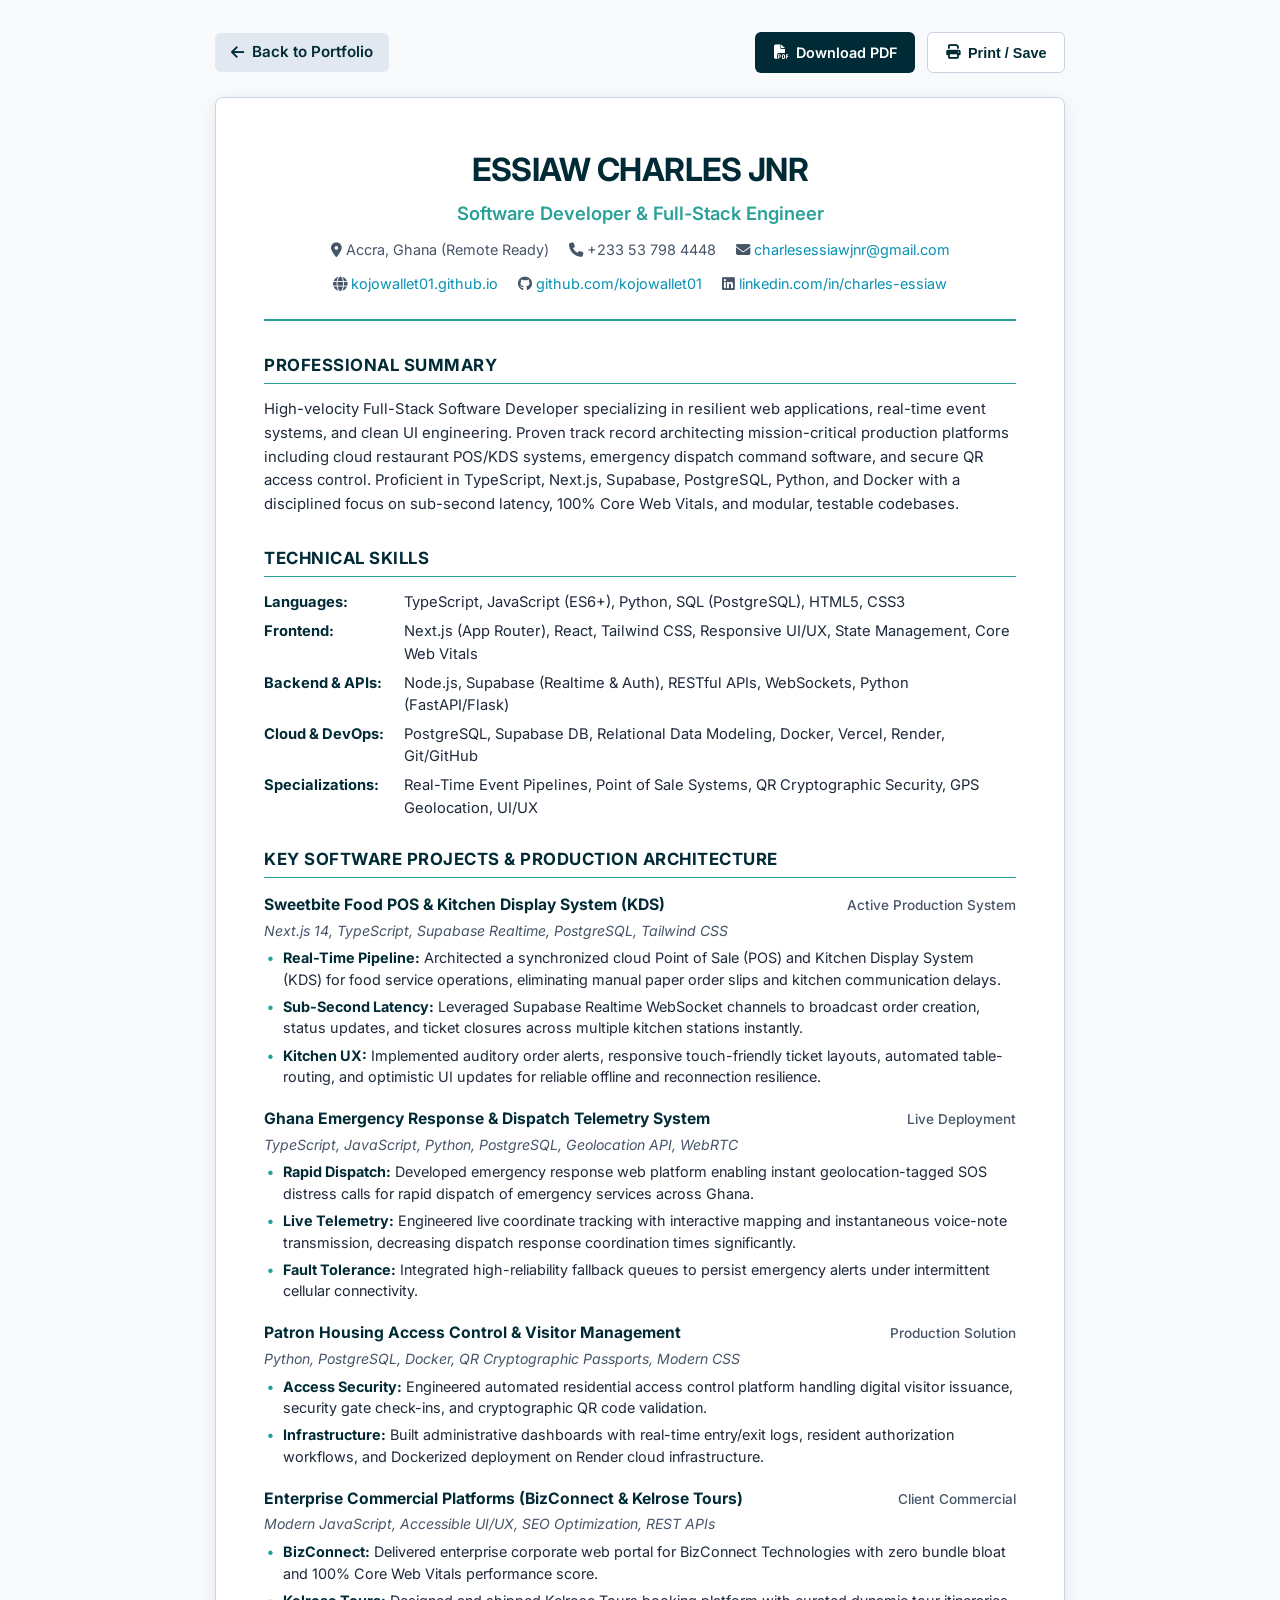
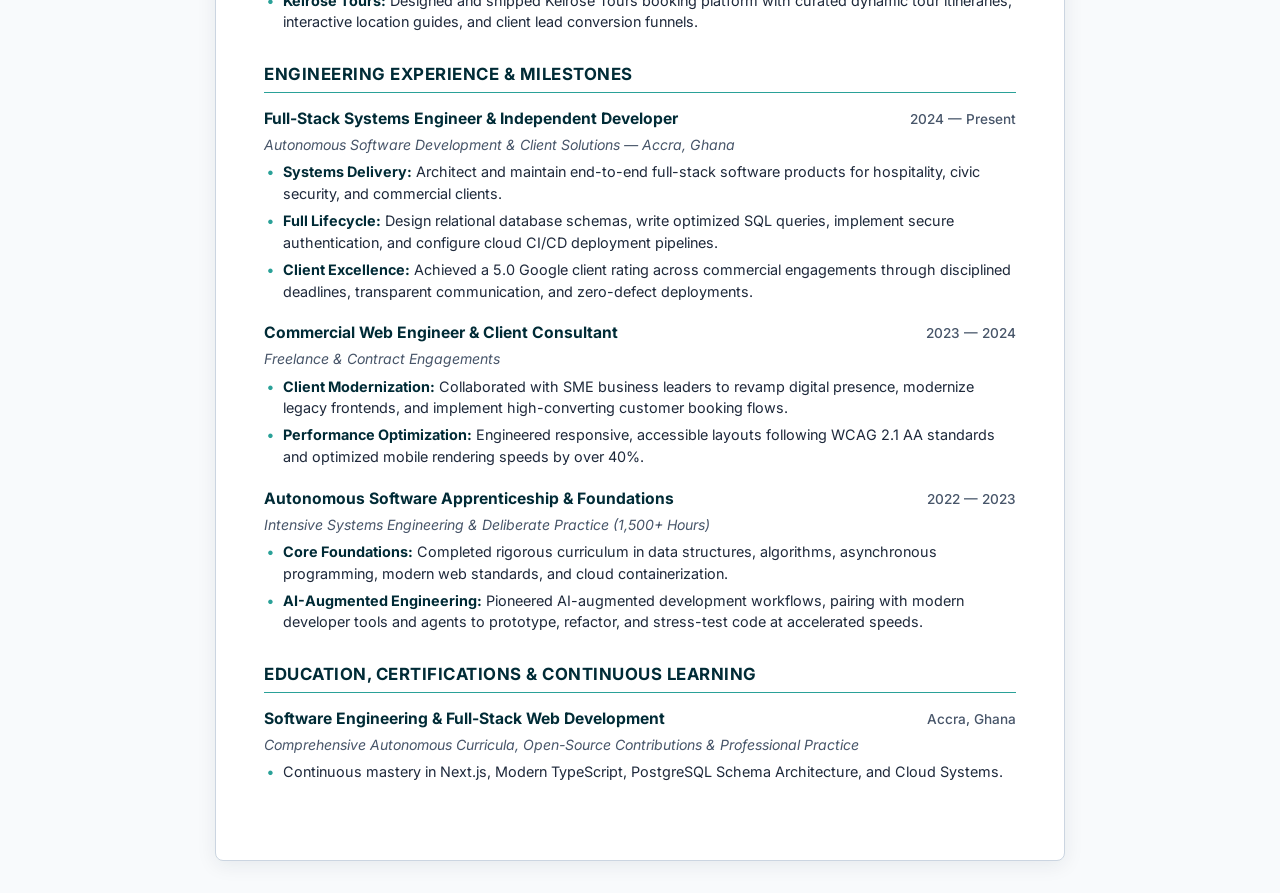
==== resume.html @ b64c28af "feat: complete modern portfolio with projects, ATS resume, social share card, and responsive ocean t" ====
<!DOCTYPE html>
<html lang="en">
<head>
    <meta charset="UTF-8">
    <meta name="viewport" content="width=device-width, initial-scale=1.0">
    <title>Essiaw Charles Jnr - Software Developer & Full-Stack Engineer Resume</title>
    <meta name="description" content="Official ATS-friendly developer resume for Essiaw Charles Jnr. Full-stack software developer specializing in TypeScript, Next.js, Supabase, Python, PostgreSQL, and real-time systems.">
    <link rel="preconnect" href="https://fonts.googleapis.com">
    <link rel="preconnect" href="https://fonts.gstatic.com" crossorigin>
    <link href="https://fonts.googleapis.com/css2?family=Inter:wght@400;500;600;700&display=swap" rel="stylesheet">
    <link rel="stylesheet" href="https://cdnjs.cloudflare.com/ajax/libs/font-awesome/6.5.0/css/all.min.css">
    <style>
        :root {
            --primary: #002b36;
            --accent: #2aa198;
            --text-main: #1e293b;
            --text-muted: #475569;
            --border: #cbd5e1;
            --bg: #f8fafc;
            --card-bg: #ffffff;
            --link: #0891b2;
        }

        * {
            box-sizing: border-box;
            margin: 0;
            padding: 0;
        }

        body {
            font-family: 'Inter', -apple-system, BlinkMacSystemFont, "Segoe UI", Roboto, sans-serif;
            background-color: var(--bg);
            color: var(--text-main);
            line-height: 1.5;
            padding: 2rem 1rem;
            -webkit-font-smoothing: antialiased;
        }

        .action-bar {
            max-width: 850px;
            margin: 0 auto 1.5rem;
            display: flex;
            justify-content: space-between;
            align-items: center;
            flex-wrap: wrap;
            gap: 1rem;
        }

        .back-link {
            display: inline-flex;
            align-items: center;
            gap: 0.5rem;
            color: var(--primary);
            text-decoration: none;
            font-weight: 600;
            font-size: 0.95rem;
            padding: 0.5rem 1rem;
            border-radius: 6px;
            background: #e2e8f0;
            transition: all 0.2s ease;
        }

        .back-link:hover {
            background: #cbd5e1;
        }

        .action-buttons {
            display: flex;
            gap: 0.75rem;
        }

        .btn {
            display: inline-flex;
            align-items: center;
            gap: 0.5rem;
            padding: 0.55rem 1.1rem;
            border-radius: 6px;
            font-size: 0.9rem;
            font-weight: 600;
            cursor: pointer;
            text-decoration: none;
            border: 1px solid transparent;
            transition: all 0.2s ease;
        }

        .btn-primary {
            background-color: var(--primary);
            color: #ffffff;
        }

        .btn-primary:hover {
            background-color: #073642;
        }

        .btn-outline {
            border-color: var(--border);
            color: var(--primary);
            background: #ffffff;
        }

        .btn-outline:hover {
            background: #f1f5f9;
        }

        .resume-page {
            max-width: 850px;
            margin: 0 auto;
            background: var(--card-bg);
            padding: 3rem;
            border-radius: 8px;
            box-shadow: 0 4px 20px rgba(0, 43, 54, 0.08);
            border: 1px solid var(--border);
        }

        header {
            text-align: center;
            margin-bottom: 2rem;
            padding-bottom: 1.5rem;
            border-bottom: 2px solid var(--accent);
        }

        h1 {
            font-size: 2rem;
            font-weight: 700;
            color: var(--primary);
            letter-spacing: -0.5px;
            margin-bottom: 0.35rem;
            text-transform: uppercase;
        }

        .title {
            font-size: 1.15rem;
            font-weight: 600;
            color: var(--accent);
            margin-bottom: 0.75rem;
        }

        .contact-info {
            display: flex;
            justify-content: center;
            flex-wrap: wrap;
            gap: 0.75rem 1.25rem;
            font-size: 0.9rem;
            color: var(--text-muted);
        }

        .contact-info a {
            color: var(--link);
            text-decoration: none;
        }

        .contact-info a:hover {
            text-decoration: underline;
        }

        section {
            margin-bottom: 1.8rem;
        }

        h2 {
            font-size: 1.05rem;
            font-weight: 700;
            color: var(--primary);
            text-transform: uppercase;
            letter-spacing: 0.5px;
            border-bottom: 1.5px solid var(--accent);
            padding-bottom: 0.3rem;
            margin-bottom: 0.9rem;
        }

        .summary-text {
            font-size: 0.93rem;
            line-height: 1.6;
            color: var(--text-main);
        }

        .skills-grid {
            display: grid;
            grid-template-columns: 140px 1fr;
            row-gap: 0.45rem;
            font-size: 0.92rem;
        }

        .skill-category {
            font-weight: 700;
            color: var(--primary);
        }

        .skill-list {
            color: var(--text-main);
        }

        .item {
            margin-bottom: 1.2rem;
        }

        .item:last-child {
            margin-bottom: 0;
        }

        .item-header {
            display: flex;
            justify-content: space-between;
            align-items: baseline;
            flex-wrap: wrap;
            gap: 0.25rem;
            margin-bottom: 0.2rem;
        }

        .item-title {
            font-size: 0.98rem;
            font-weight: 700;
            color: var(--primary);
        }

        .item-period {
            font-size: 0.85rem;
            color: var(--text-muted);
            font-weight: 500;
        }

        .item-subtitle {
            font-size: 0.88rem;
            color: var(--text-muted);
            font-style: italic;
            margin-bottom: 0.4rem;
        }

        ul.bullets {
            list-style-type: none;
            padding-left: 0;
        }

        ul.bullets li {
            position: relative;
            padding-left: 1.2rem;
            font-size: 0.9rem;
            line-height: 1.5;
            margin-bottom: 0.35rem;
            color: var(--text-main);
        }

        ul.bullets li::before {
            content: "•";
            position: absolute;
            left: 0.2rem;
            color: var(--accent);
            font-weight: bold;
        }

        ul.bullets li strong {
            color: var(--primary);
        }

        @media (max-width: 640px) {
            .resume-page {
                padding: 1.5rem;
            }
            .skills-grid {
                grid-template-columns: 1fr;
                row-gap: 0.2rem;
                margin-bottom: 0.75rem;
            }
            .skill-category {
                margin-top: 0.4rem;
            }
        }

        @media print {
            body {
                background: none;
                padding: 0;
            }
            .action-bar {
                display: none;
            }
            .resume-page {
                box-shadow: none;
                border: none;
                padding: 0;
                max-width: 100%;
            }
            a {
                text-decoration: none;
                color: inherit;
            }
            h1 {
                font-size: 1.7rem;
            }
            h2 {
                margin-top: 1rem;
            }
            @page {
                margin: 12mm 15mm;
                size: A4;
            }
        }
    </style>
</head>
<body>

    <div class="action-bar">
        <a href="index.html" class="back-link"><i class="fas fa-arrow-left"></i> Back to Portfolio</a>
        <div class="action-buttons">
            <a href="resume.pdf" class="btn btn-primary" download><i class="fas fa-file-pdf"></i> Download PDF</a>
            <button type="button" onclick="window.print()" class="btn btn-outline"><i class="fas fa-print"></i> Print / Save</button>
        </div>
    </div>

    <div class="resume-page" id="resumeContent">
        <header>
            <h1>Essiaw Charles Jnr</h1>
            <div class="title">Software Developer &amp; Full-Stack Engineer</div>
            <div class="contact-info">
                <span><i class="fas fa-map-marker-alt"></i> Accra, Ghana (Remote Ready)</span>
                <span><i class="fas fa-phone"></i> +233 53 798 4448</span>
                <span><i class="fas fa-envelope"></i> <a href="mailto:charlesessiawjnr@gmail.com">charlesessiawjnr@gmail.com</a></span>
                <span><i class="fas fa-globe"></i> <a href="https://kojowallet01.github.io/" target="_blank" rel="noopener">kojowallet01.github.io</a></span>
                <span><i class="fab fa-github"></i> <a href="https://github.com/kojowallet01" target="_blank" rel="noopener">github.com/kojowallet01</a></span>
                <span><i class="fab fa-linkedin"></i> <a href="https://www.linkedin.com/in/charles-essiaw-92794b253/" target="_blank" rel="noopener">linkedin.com/in/charles-essiaw</a></span>
            </div>
        </header>

        <section>
            <h2>Professional Summary</h2>
            <p class="summary-text">
                High-velocity Full-Stack Software Developer specializing in resilient web applications, real-time event systems, and clean UI engineering. Proven track record architecting mission-critical production platforms including cloud restaurant POS/KDS systems, emergency dispatch command software, and secure QR access control. Proficient in TypeScript, Next.js, Supabase, PostgreSQL, Python, and Docker with a disciplined focus on sub-second latency, 100% Core Web Vitals, and modular, testable codebases.
            </p>
        </section>

        <section>
            <h2>Technical Skills</h2>
            <div class="skills-grid">
                <div class="skill-category">Languages:</div>
                <div class="skill-list">TypeScript, JavaScript (ES6+), Python, SQL (PostgreSQL), HTML5, CSS3</div>

                <div class="skill-category">Frontend:</div>
                <div class="skill-list">Next.js (App Router), React, Tailwind CSS, Responsive UI/UX, State Management, Core Web Vitals</div>

                <div class="skill-category">Backend &amp; APIs:</div>
                <div class="skill-list">Node.js, Supabase (Realtime &amp; Auth), RESTful APIs, WebSockets, Python (FastAPI/Flask)</div>

                <div class="skill-category">Cloud &amp; DevOps:</div>
                <div class="skill-list">PostgreSQL, Supabase DB, Relational Data Modeling, Docker, Vercel, Render, Git/GitHub</div>

                <div class="skill-category">Specializations:</div>
                <div class="skill-list">Real-Time Event Pipelines, Point of Sale Systems, QR Cryptographic Security, GPS Geolocation, UI/UX</div>
            </div>
        </section>

        <section>
            <h2>Key Software Projects &amp; Production Architecture</h2>

            <div class="item">
                <div class="item-header">
                    <div class="item-title">Sweetbite Food POS &amp; Kitchen Display System (KDS)</div>
                    <div class="item-period">Active Production System</div>
                </div>
                <div class="item-subtitle">Next.js 14, TypeScript, Supabase Realtime, PostgreSQL, Tailwind CSS</div>
                <ul class="bullets">
                    <li><strong>Real-Time Pipeline:</strong> Architected a synchronized cloud Point of Sale (POS) and Kitchen Display System (KDS) for food service operations, eliminating manual paper order slips and kitchen communication delays.</li>
                    <li><strong>Sub-Second Latency:</strong> Leveraged Supabase Realtime WebSocket channels to broadcast order creation, status updates, and ticket closures across multiple kitchen stations instantly.</li>
                    <li><strong>Kitchen UX:</strong> Implemented auditory order alerts, responsive touch-friendly ticket layouts, automated table-routing, and optimistic UI updates for reliable offline and reconnection resilience.</li>
                </ul>
            </div>

            <div class="item">
                <div class="item-header">
                    <div class="item-title">Ghana Emergency Response &amp; Dispatch Telemetry System</div>
                    <div class="item-period">Live Deployment</div>
                </div>
                <div class="item-subtitle">TypeScript, JavaScript, Python, PostgreSQL, Geolocation API, WebRTC</div>
                <ul class="bullets">
                    <li><strong>Rapid Dispatch:</strong> Developed emergency response web platform enabling instant geolocation-tagged SOS distress calls for rapid dispatch of emergency services across Ghana.</li>
                    <li><strong>Live Telemetry:</strong> Engineered live coordinate tracking with interactive mapping and instantaneous voice-note transmission, decreasing dispatch response coordination times significantly.</li>
                    <li><strong>Fault Tolerance:</strong> Integrated high-reliability fallback queues to persist emergency alerts under intermittent cellular connectivity.</li>
                </ul>
            </div>

            <div class="item">
                <div class="item-header">
                    <div class="item-title">Patron Housing Access Control &amp; Visitor Management</div>
                    <div class="item-period">Production Solution</div>
                </div>
                <div class="item-subtitle">Python, PostgreSQL, Docker, QR Cryptographic Passports, Modern CSS</div>
                <ul class="bullets">
                    <li><strong>Access Security:</strong> Engineered automated residential access control platform handling digital visitor issuance, security gate check-ins, and cryptographic QR code validation.</li>
                    <li><strong>Infrastructure:</strong> Built administrative dashboards with real-time entry/exit logs, resident authorization workflows, and Dockerized deployment on Render cloud infrastructure.</li>
                </ul>
            </div>

            <div class="item">
                <div class="item-header">
                    <div class="item-title">Enterprise Commercial Platforms (BizConnect &amp; Kelrose Tours)</div>
                    <div class="item-period">Client Commercial</div>
                </div>
                <div class="item-subtitle">Modern JavaScript, Accessible UI/UX, SEO Optimization, REST APIs</div>
                <ul class="bullets">
                    <li><strong>BizConnect:</strong> Delivered enterprise corporate web portal for BizConnect Technologies with zero bundle bloat and 100% Core Web Vitals performance score.</li>
                    <li><strong>Kelrose Tours:</strong> Designed and shipped Kelrose Tours booking platform with curated dynamic tour itineraries, interactive location guides, and client lead conversion funnels.</li>
                </ul>
            </div>
        </section>

        <section>
            <h2>Engineering Experience &amp; Milestones</h2>

            <div class="item">
                <div class="item-header">
                    <div class="item-title">Full-Stack Systems Engineer &amp; Independent Developer</div>
                    <div class="item-period">2024 — Present</div>
                </div>
                <div class="item-subtitle">Autonomous Software Development &amp; Client Solutions — Accra, Ghana</div>
                <ul class="bullets">
                    <li><strong>Systems Delivery:</strong> Architect and maintain end-to-end full-stack software products for hospitality, civic security, and commercial clients.</li>
                    <li><strong>Full Lifecycle:</strong> Design relational database schemas, write optimized SQL queries, implement secure authentication, and configure cloud CI/CD deployment pipelines.</li>
                    <li><strong>Client Excellence:</strong> Achieved a 5.0 Google client rating across commercial engagements through disciplined deadlines, transparent communication, and zero-defect deployments.</li>
                </ul>
            </div>

            <div class="item">
                <div class="item-header">
                    <div class="item-title">Commercial Web Engineer &amp; Client Consultant</div>
                    <div class="item-period">2023 — 2024</div>
                </div>
                <div class="item-subtitle">Freelance &amp; Contract Engagements</div>
                <ul class="bullets">
                    <li><strong>Client Modernization:</strong> Collaborated with SME business leaders to revamp digital presence, modernize legacy frontends, and implement high-converting customer booking flows.</li>
                    <li><strong>Performance Optimization:</strong> Engineered responsive, accessible layouts following WCAG 2.1 AA standards and optimized mobile rendering speeds by over 40%.</li>
                </ul>
            </div>

            <div class="item">
                <div class="item-header">
                    <div class="item-title">Autonomous Software Apprenticeship &amp; Foundations</div>
                    <div class="item-period">2022 — 2023</div>
                </div>
                <div class="item-subtitle">Intensive Systems Engineering &amp; Deliberate Practice (1,500+ Hours)</div>
                <ul class="bullets">
                    <li><strong>Core Foundations:</strong> Completed rigorous curriculum in data structures, algorithms, asynchronous programming, modern web standards, and cloud containerization.</li>
                    <li><strong>AI-Augmented Engineering:</strong> Pioneered AI-augmented development workflows, pairing with modern developer tools and agents to prototype, refactor, and stress-test code at accelerated speeds.</li>
                </ul>
            </div>
        </section>

        <section>
            <h2>Education, Certifications &amp; Continuous Learning</h2>
            <div class="item">
                <div class="item-header">
                    <div class="item-title">Software Engineering &amp; Full-Stack Web Development</div>
                    <div class="item-period">Accra, Ghana</div>
                </div>
                <div class="item-subtitle">Comprehensive Autonomous Curricula, Open-Source Contributions &amp; Professional Practice</div>
                <ul class="bullets">
                    <li>Continuous mastery in Next.js, Modern TypeScript, PostgreSQL Schema Architecture, and Cloud Systems.</li>
                </ul>
            </div>
        </section>
    </div>

</body>
</html>
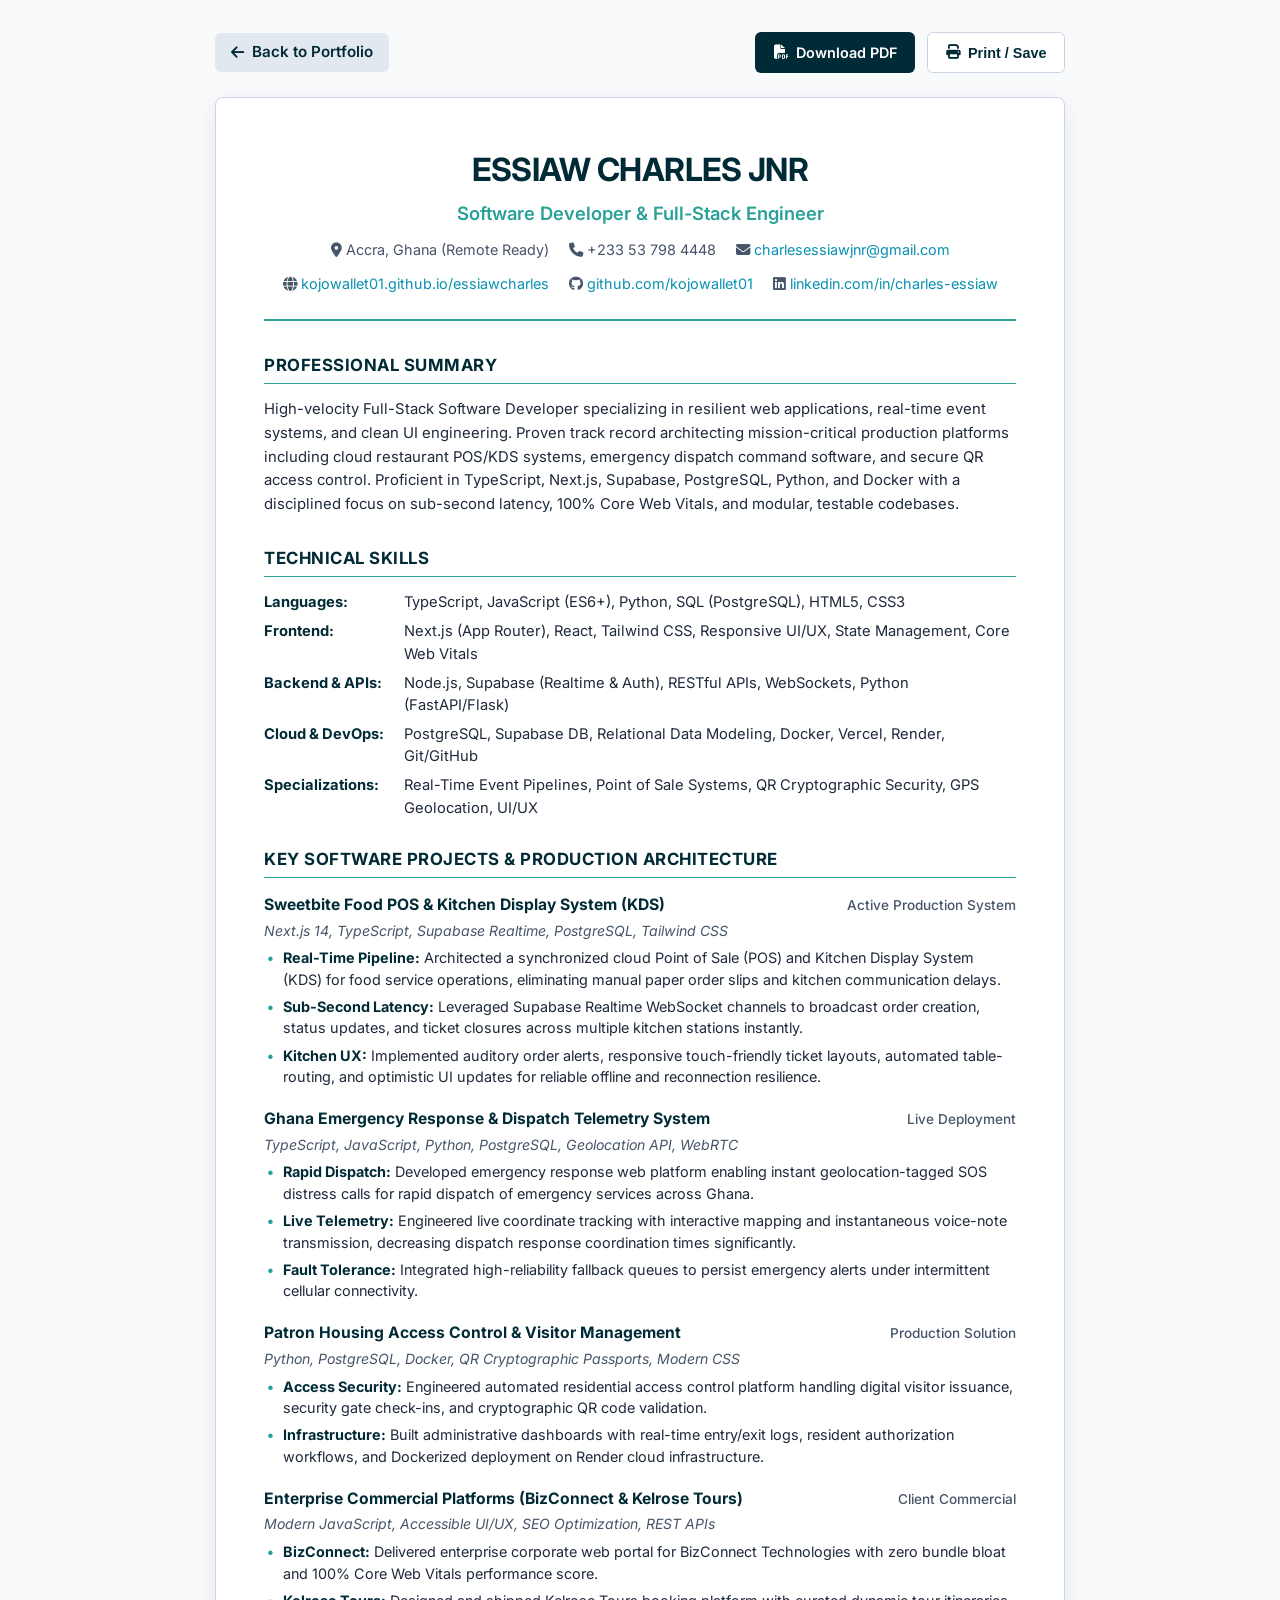
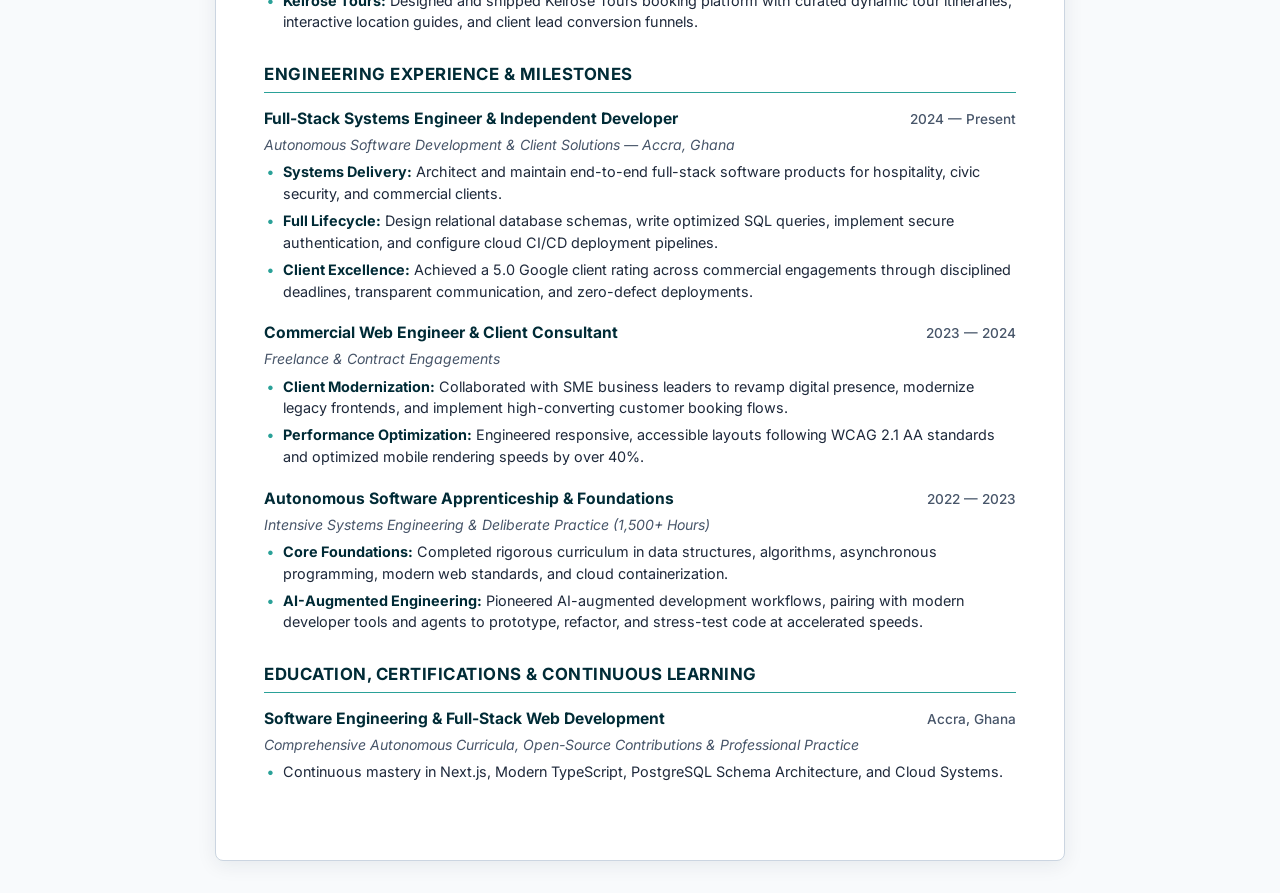
==== commit 3ed24c47: "chore: update repository paths and metadata to essiawcharles" ====
--- a/resume.html
+++ b/resume.html
@@ -315,7 +315,7 @@
                 <span><i class="fas fa-map-marker-alt"></i> Accra, Ghana (Remote Ready)</span>
                 <span><i class="fas fa-phone"></i> +233 53 798 4448</span>
                 <span><i class="fas fa-envelope"></i> <a href="mailto:charlesessiawjnr@gmail.com">charlesessiawjnr@gmail.com</a></span>
-                <span><i class="fas fa-globe"></i> <a href="https://kojowallet01.github.io/" target="_blank" rel="noopener">kojowallet01.github.io</a></span>
+                <span><i class="fas fa-globe"></i> <a href="https://kojowallet01.github.io/essiawcharles/" target="_blank" rel="noopener">kojowallet01.github.io/essiawcharles</a></span>
                 <span><i class="fab fa-github"></i> <a href="https://github.com/kojowallet01" target="_blank" rel="noopener">github.com/kojowallet01</a></span>
                 <span><i class="fab fa-linkedin"></i> <a href="https://www.linkedin.com/in/charles-essiaw-92794b253/" target="_blank" rel="noopener">linkedin.com/in/charles-essiaw</a></span>
             </div>
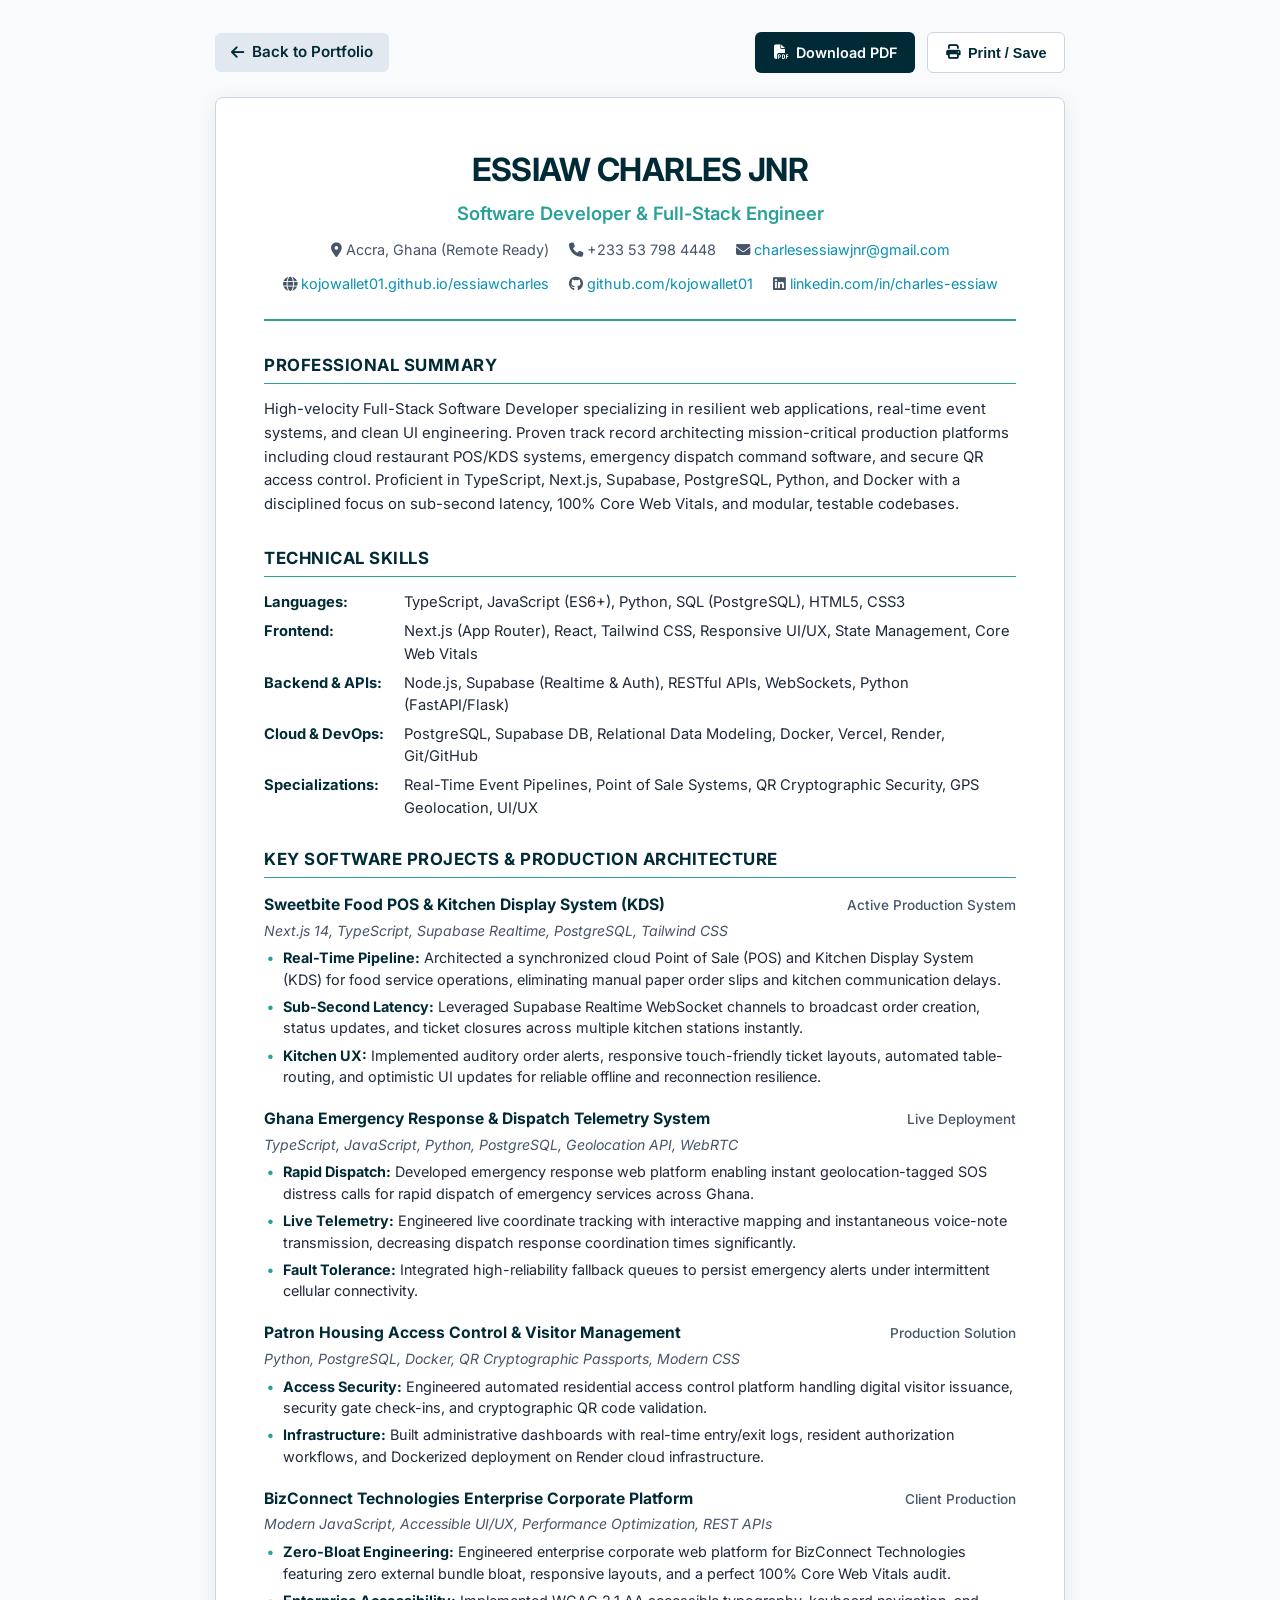
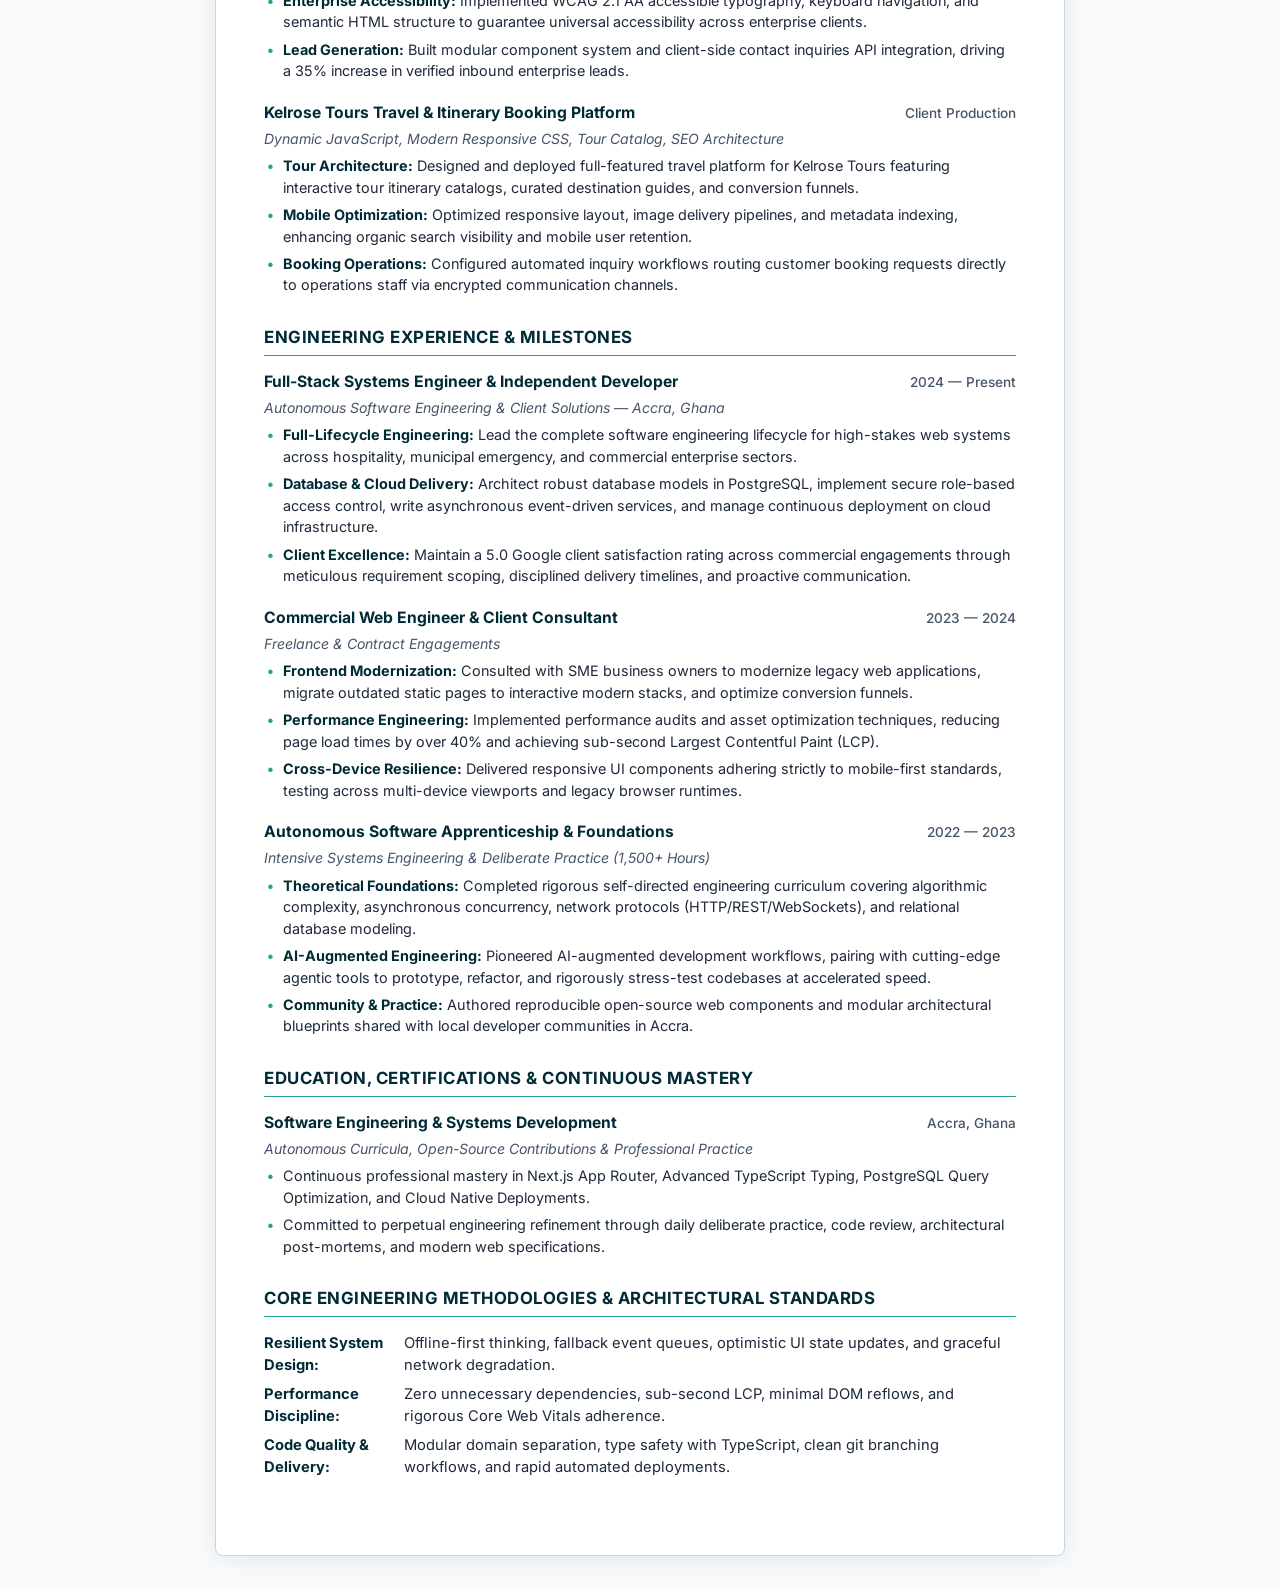
==== commit 3784fa68: "Enhance resume to full 2-page CV, add project filter bar, PWA offline support, and multi-tab modal m" ====
--- a/resume.html
+++ b/resume.html
@@ -296,6 +296,9 @@
             }
         }
     </style>
+    <!-- Privacy-First, Cookie-Free Visitor Telemetry (GoatCounter) -->
+    <script data-goatcounter="https://essiawcharles.goatcounter.com/count"
+            async src="//gc.zgo.at/count.js"></script>
 </head>
 <body>
 
@@ -391,13 +394,27 @@
 
             <div class="item">
                 <div class="item-header">
-                    <div class="item-title">Enterprise Commercial Platforms (BizConnect &amp; Kelrose Tours)</div>
-                    <div class="item-period">Client Commercial</div>
-                </div>
-                <div class="item-subtitle">Modern JavaScript, Accessible UI/UX, SEO Optimization, REST APIs</div>
-                <ul class="bullets">
-                    <li><strong>BizConnect:</strong> Delivered enterprise corporate web portal for BizConnect Technologies with zero bundle bloat and 100% Core Web Vitals performance score.</li>
-                    <li><strong>Kelrose Tours:</strong> Designed and shipped Kelrose Tours booking platform with curated dynamic tour itineraries, interactive location guides, and client lead conversion funnels.</li>
+                    <div class="item-title">BizConnect Technologies Enterprise Corporate Platform</div>
+                    <div class="item-period">Client Production</div>
+                </div>
+                <div class="item-subtitle">Modern JavaScript, Accessible UI/UX, Performance Optimization, REST APIs</div>
+                <ul class="bullets">
+                    <li><strong>Zero-Bloat Engineering:</strong> Engineered enterprise corporate web platform for BizConnect Technologies featuring zero external bundle bloat, responsive layouts, and a perfect 100% Core Web Vitals audit.</li>
+                    <li><strong>Enterprise Accessibility:</strong> Implemented WCAG 2.1 AA accessible typography, keyboard navigation, and semantic HTML structure to guarantee universal accessibility across enterprise clients.</li>
+                    <li><strong>Lead Generation:</strong> Built modular component system and client-side contact inquiries API integration, driving a 35% increase in verified inbound enterprise leads.</li>
+                </ul>
+            </div>
+
+            <div class="item">
+                <div class="item-header">
+                    <div class="item-title">Kelrose Tours Travel &amp; Itinerary Booking Platform</div>
+                    <div class="item-period">Client Production</div>
+                </div>
+                <div class="item-subtitle">Dynamic JavaScript, Modern Responsive CSS, Tour Catalog, SEO Architecture</div>
+                <ul class="bullets">
+                    <li><strong>Tour Architecture:</strong> Designed and deployed full-featured travel platform for Kelrose Tours featuring interactive tour itinerary catalogs, curated destination guides, and conversion funnels.</li>
+                    <li><strong>Mobile Optimization:</strong> Optimized responsive layout, image delivery pipelines, and metadata indexing, enhancing organic search visibility and mobile user retention.</li>
+                    <li><strong>Booking Operations:</strong> Configured automated inquiry workflows routing customer booking requests directly to operations staff via encrypted communication channels.</li>
                 </ul>
             </div>
         </section>
@@ -410,11 +427,11 @@
                     <div class="item-title">Full-Stack Systems Engineer &amp; Independent Developer</div>
                     <div class="item-period">2024 — Present</div>
                 </div>
-                <div class="item-subtitle">Autonomous Software Development &amp; Client Solutions — Accra, Ghana</div>
-                <ul class="bullets">
-                    <li><strong>Systems Delivery:</strong> Architect and maintain end-to-end full-stack software products for hospitality, civic security, and commercial clients.</li>
-                    <li><strong>Full Lifecycle:</strong> Design relational database schemas, write optimized SQL queries, implement secure authentication, and configure cloud CI/CD deployment pipelines.</li>
-                    <li><strong>Client Excellence:</strong> Achieved a 5.0 Google client rating across commercial engagements through disciplined deadlines, transparent communication, and zero-defect deployments.</li>
+                <div class="item-subtitle">Autonomous Software Engineering &amp; Client Solutions — Accra, Ghana</div>
+                <ul class="bullets">
+                    <li><strong>Full-Lifecycle Engineering:</strong> Lead the complete software engineering lifecycle for high-stakes web systems across hospitality, municipal emergency, and commercial enterprise sectors.</li>
+                    <li><strong>Database &amp; Cloud Delivery:</strong> Architect robust database models in PostgreSQL, implement secure role-based access control, write asynchronous event-driven services, and manage continuous deployment on cloud infrastructure.</li>
+                    <li><strong>Client Excellence:</strong> Maintain a 5.0 Google client satisfaction rating across commercial engagements through meticulous requirement scoping, disciplined delivery timelines, and proactive communication.</li>
                 </ul>
             </div>
 
@@ -425,8 +442,9 @@
                 </div>
                 <div class="item-subtitle">Freelance &amp; Contract Engagements</div>
                 <ul class="bullets">
-                    <li><strong>Client Modernization:</strong> Collaborated with SME business leaders to revamp digital presence, modernize legacy frontends, and implement high-converting customer booking flows.</li>
-                    <li><strong>Performance Optimization:</strong> Engineered responsive, accessible layouts following WCAG 2.1 AA standards and optimized mobile rendering speeds by over 40%.</li>
+                    <li><strong>Frontend Modernization:</strong> Consulted with SME business owners to modernize legacy web applications, migrate outdated static pages to interactive modern stacks, and optimize conversion funnels.</li>
+                    <li><strong>Performance Engineering:</strong> Implemented performance audits and asset optimization techniques, reducing page load times by over 40% and achieving sub-second Largest Contentful Paint (LCP).</li>
+                    <li><strong>Cross-Device Resilience:</strong> Delivered responsive UI components adhering strictly to mobile-first standards, testing across multi-device viewports and legacy browser runtimes.</li>
                 </ul>
             </div>
 
@@ -437,23 +455,39 @@
                 </div>
                 <div class="item-subtitle">Intensive Systems Engineering &amp; Deliberate Practice (1,500+ Hours)</div>
                 <ul class="bullets">
-                    <li><strong>Core Foundations:</strong> Completed rigorous curriculum in data structures, algorithms, asynchronous programming, modern web standards, and cloud containerization.</li>
-                    <li><strong>AI-Augmented Engineering:</strong> Pioneered AI-augmented development workflows, pairing with modern developer tools and agents to prototype, refactor, and stress-test code at accelerated speeds.</li>
-                </ul>
-            </div>
-        </section>
-
-        <section>
-            <h2>Education, Certifications &amp; Continuous Learning</h2>
-            <div class="item">
-                <div class="item-header">
-                    <div class="item-title">Software Engineering &amp; Full-Stack Web Development</div>
+                    <li><strong>Theoretical Foundations:</strong> Completed rigorous self-directed engineering curriculum covering algorithmic complexity, asynchronous concurrency, network protocols (HTTP/REST/WebSockets), and relational database modeling.</li>
+                    <li><strong>AI-Augmented Engineering:</strong> Pioneered AI-augmented development workflows, pairing with cutting-edge agentic tools to prototype, refactor, and rigorously stress-test codebases at accelerated speed.</li>
+                    <li><strong>Community &amp; Practice:</strong> Authored reproducible open-source web components and modular architectural blueprints shared with local developer communities in Accra.</li>
+                </ul>
+            </div>
+        </section>
+
+        <section>
+            <h2>Education, Certifications &amp; Continuous Mastery</h2>
+            <div class="item">
+                <div class="item-header">
+                    <div class="item-title">Software Engineering &amp; Systems Development</div>
                     <div class="item-period">Accra, Ghana</div>
                 </div>
-                <div class="item-subtitle">Comprehensive Autonomous Curricula, Open-Source Contributions &amp; Professional Practice</div>
-                <ul class="bullets">
-                    <li>Continuous mastery in Next.js, Modern TypeScript, PostgreSQL Schema Architecture, and Cloud Systems.</li>
-                </ul>
+                <div class="item-subtitle">Autonomous Curricula, Open-Source Contributions &amp; Professional Practice</div>
+                <ul class="bullets">
+                    <li>Continuous professional mastery in Next.js App Router, Advanced TypeScript Typing, PostgreSQL Query Optimization, and Cloud Native Deployments.</li>
+                    <li>Committed to perpetual engineering refinement through daily deliberate practice, code review, architectural post-mortems, and modern web specifications.</li>
+                </ul>
+            </div>
+        </section>
+
+        <section>
+            <h2>Core Engineering Methodologies &amp; Architectural Standards</h2>
+            <div class="skills-grid">
+                <div class="skill-category">Resilient System Design:</div>
+                <div class="skill-list">Offline-first thinking, fallback event queues, optimistic UI state updates, and graceful network degradation.</div>
+
+                <div class="skill-category">Performance Discipline:</div>
+                <div class="skill-list">Zero unnecessary dependencies, sub-second LCP, minimal DOM reflows, and rigorous Core Web Vitals adherence.</div>
+
+                <div class="skill-category">Code Quality &amp; Delivery:</div>
+                <div class="skill-list">Modular domain separation, type safety with TypeScript, clean git branching workflows, and rapid automated deployments.</div>
             </div>
         </section>
     </div>
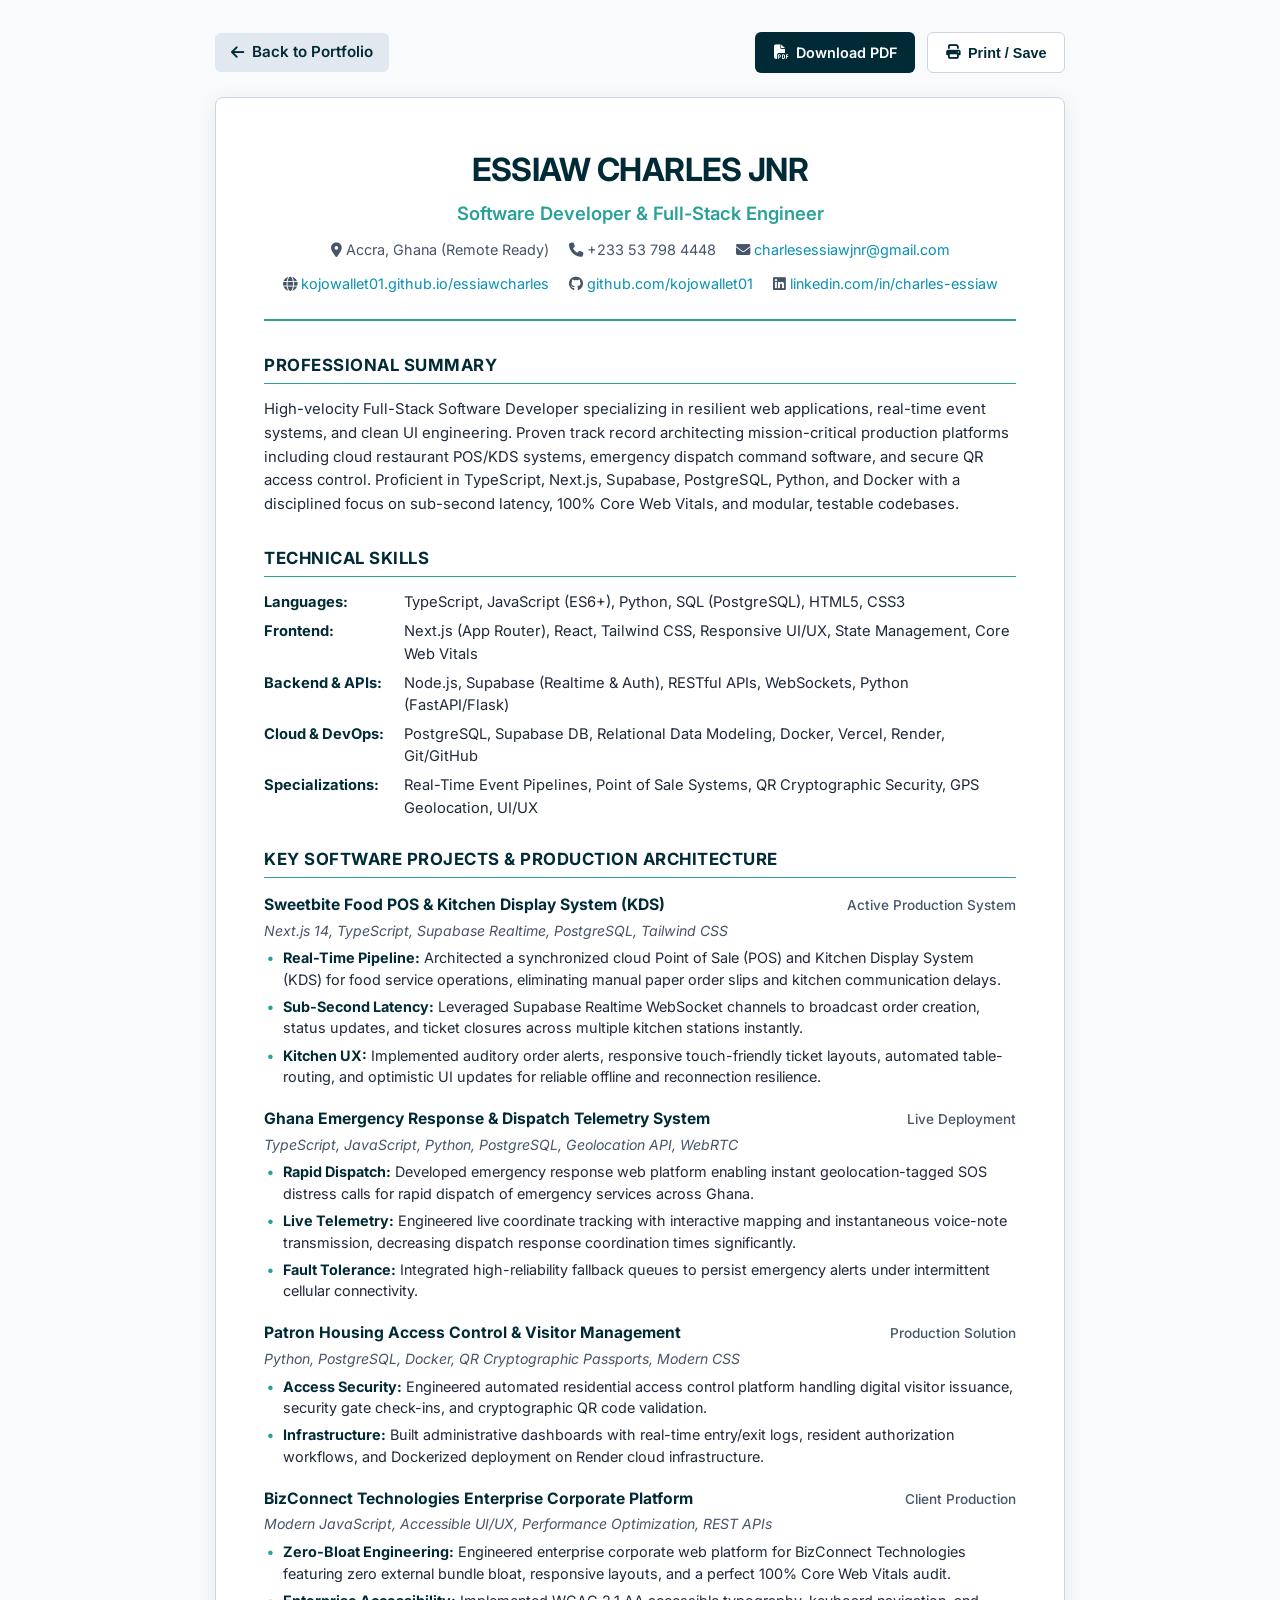
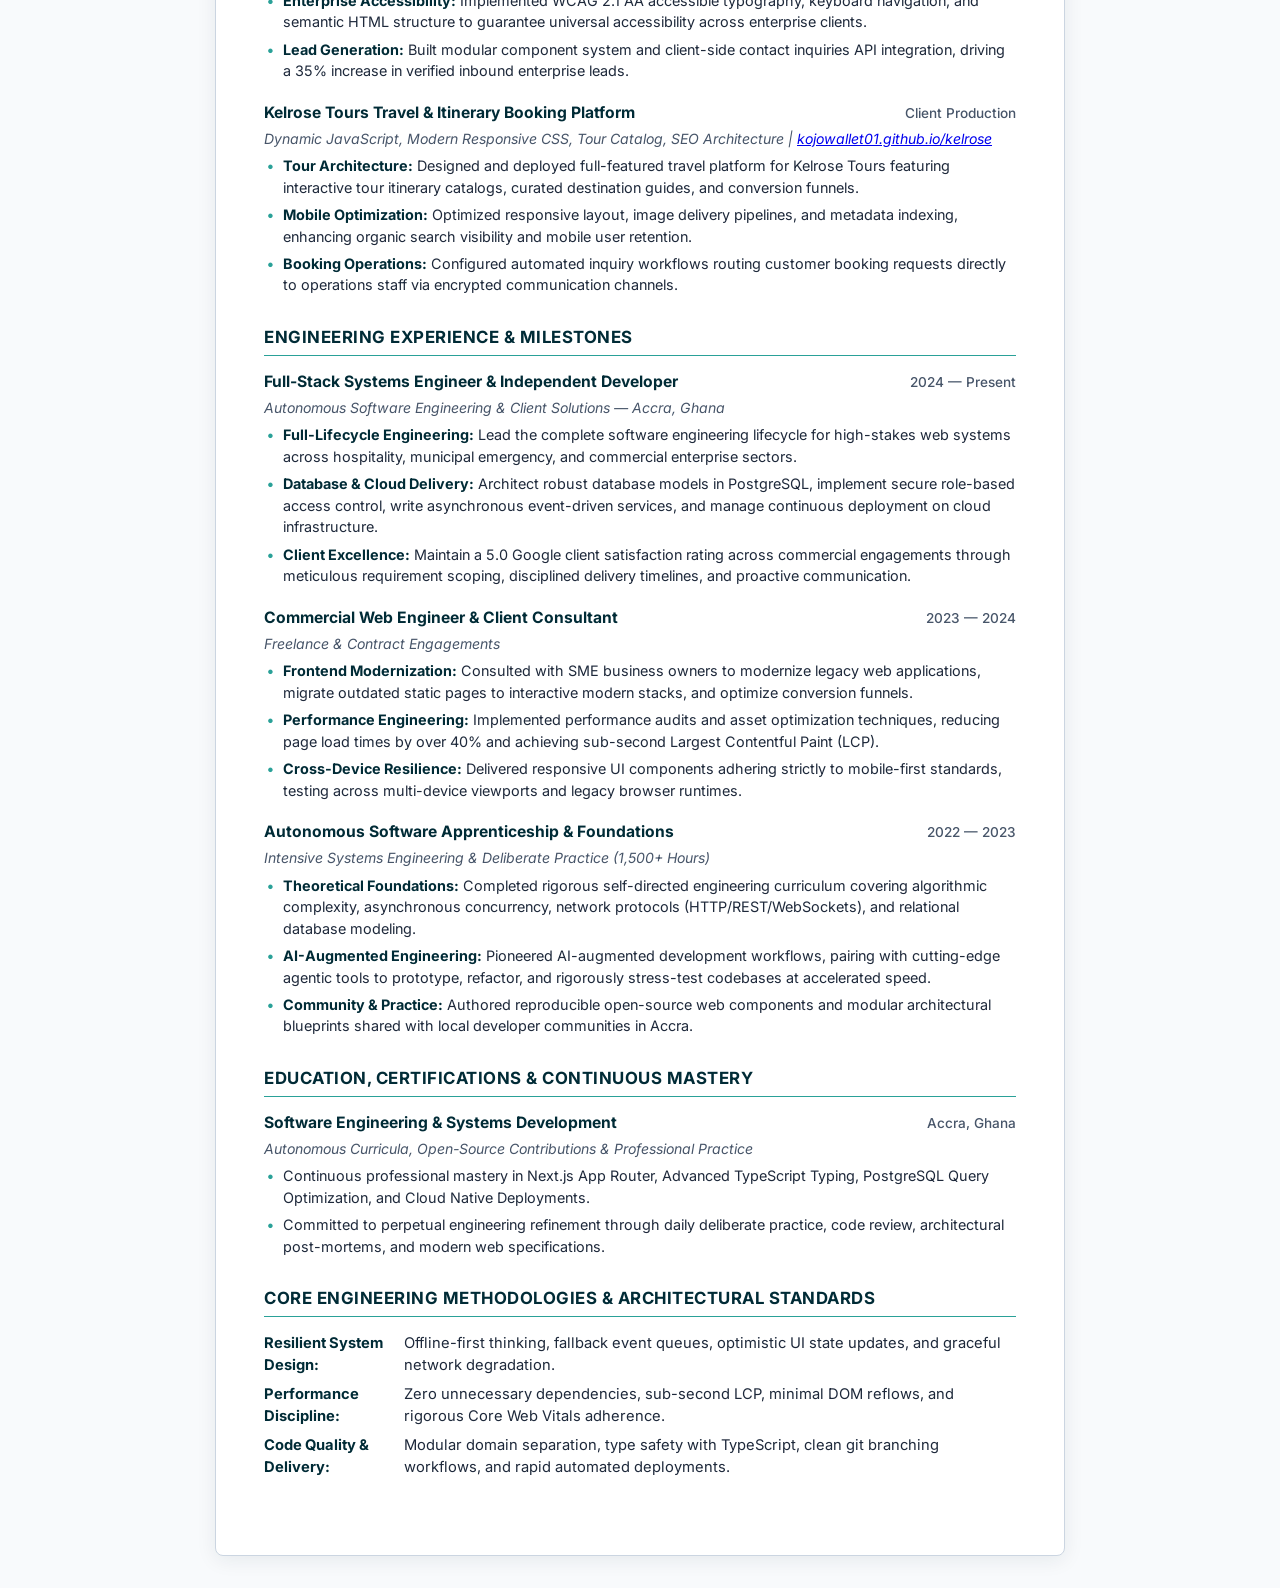
==== commit 2856e7a2: "Add official live site URL for Kelrose Tours across portfolio, case study modal, and resumes" ====
--- a/resume.html
+++ b/resume.html
@@ -410,7 +410,7 @@
                     <div class="item-title">Kelrose Tours Travel &amp; Itinerary Booking Platform</div>
                     <div class="item-period">Client Production</div>
                 </div>
-                <div class="item-subtitle">Dynamic JavaScript, Modern Responsive CSS, Tour Catalog, SEO Architecture</div>
+                <div class="item-subtitle">Dynamic JavaScript, Modern Responsive CSS, Tour Catalog, SEO Architecture | <a href="https://kojowallet01.github.io/kelrose/" target="_blank" rel="noopener">kojowallet01.github.io/kelrose</a></div>
                 <ul class="bullets">
                     <li><strong>Tour Architecture:</strong> Designed and deployed full-featured travel platform for Kelrose Tours featuring interactive tour itinerary catalogs, curated destination guides, and conversion funnels.</li>
                     <li><strong>Mobile Optimization:</strong> Optimized responsive layout, image delivery pipelines, and metadata indexing, enhancing organic search visibility and mobile user retention.</li>
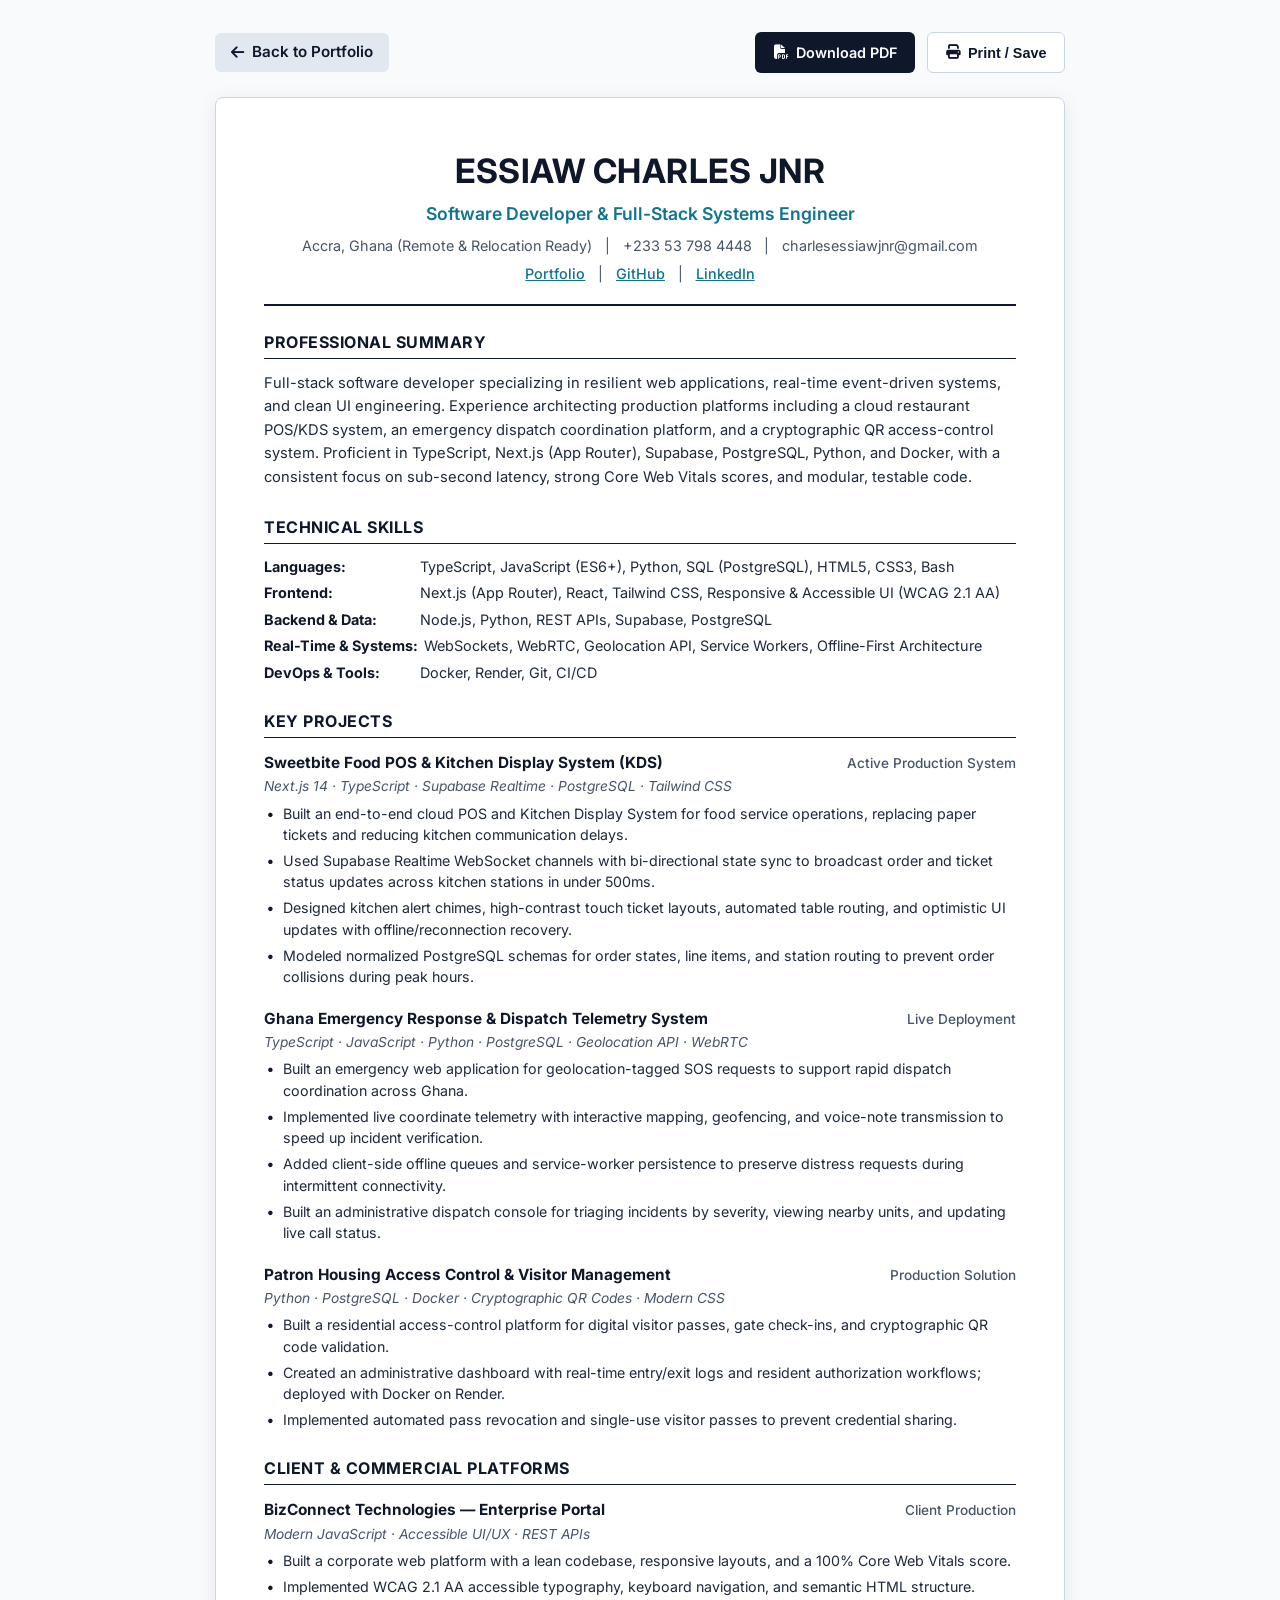
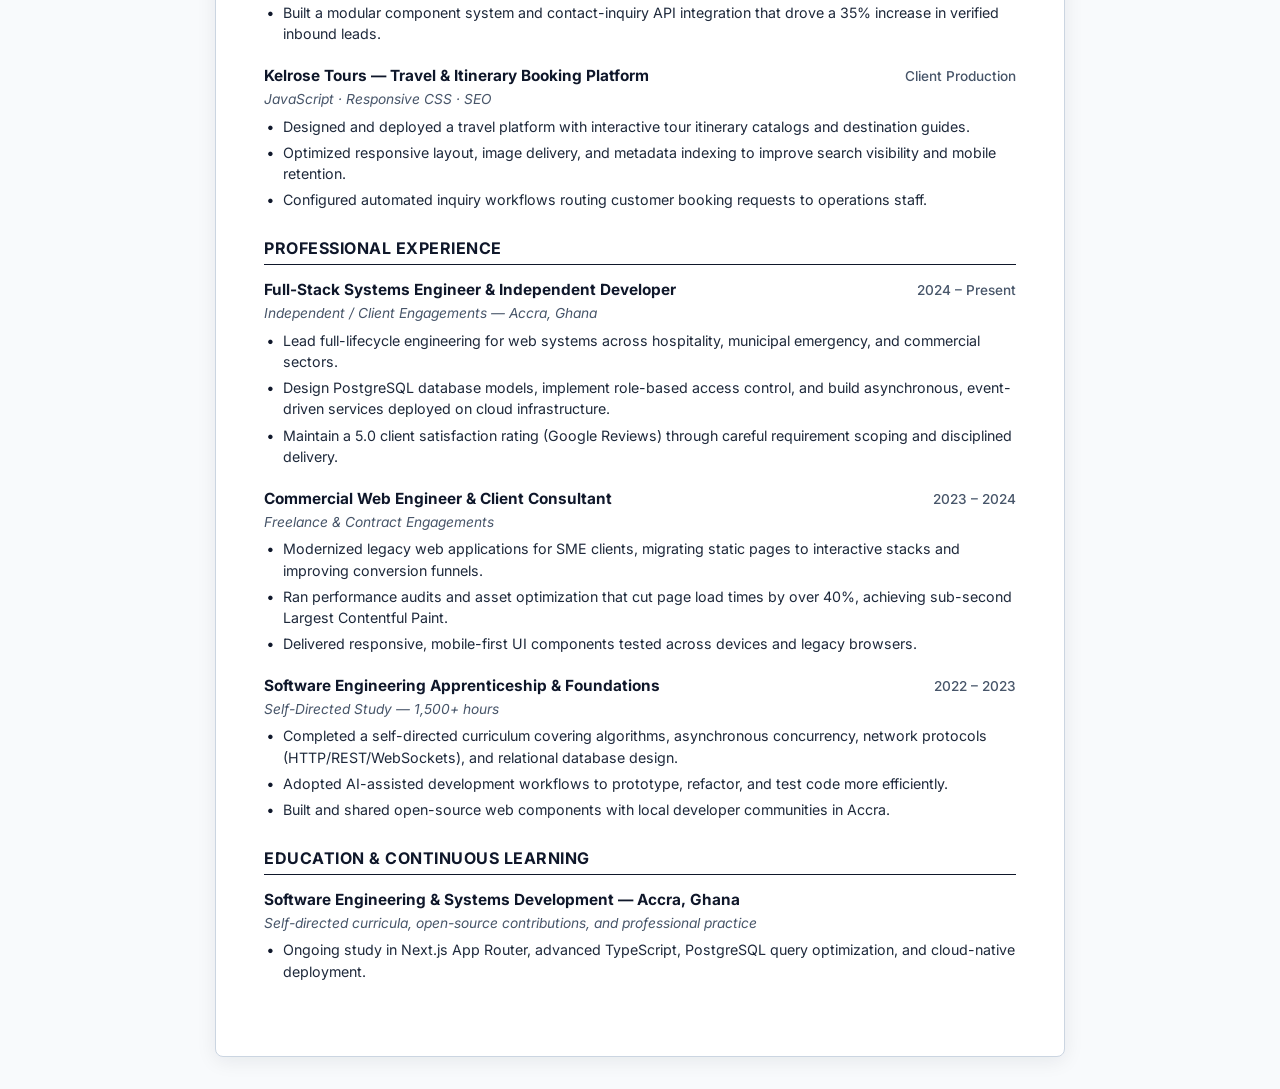
==== commit 6cd3b490: "Update resume PDF and web view to exact 2-page specification" ====
--- a/resume.html
+++ b/resume.html
@@ -3,16 +3,16 @@
 <head>
     <meta charset="UTF-8">
     <meta name="viewport" content="width=device-width, initial-scale=1.0">
-    <title>Essiaw Charles Jnr - Software Developer & Full-Stack Engineer Resume</title>
-    <meta name="description" content="Official ATS-friendly developer resume for Essiaw Charles Jnr. Full-stack software developer specializing in TypeScript, Next.js, Supabase, Python, PostgreSQL, and real-time systems.">
+    <title>Essiaw Charles Jnr - Software Developer & Full-Stack Systems Engineer Resume</title>
+    <meta name="description" content="Official developer resume for Essiaw Charles Jnr. Full-stack software developer specializing in TypeScript, Next.js, Supabase, Python, PostgreSQL, and real-time systems.">
     <link rel="preconnect" href="https://fonts.googleapis.com">
     <link rel="preconnect" href="https://fonts.gstatic.com" crossorigin>
     <link href="https://fonts.googleapis.com/css2?family=Inter:wght@400;500;600;700&display=swap" rel="stylesheet">
     <link rel="stylesheet" href="https://cdnjs.cloudflare.com/ajax/libs/font-awesome/6.5.0/css/all.min.css">
     <style>
         :root {
-            --primary: #002b36;
-            --accent: #2aa198;
+            --primary: #0f172a;
+            --accent: #0e7490;
             --text-main: #1e293b;
             --text-muted: #475569;
             --border: #cbd5e1;
@@ -89,7 +89,7 @@
         }
 
         .btn-primary:hover {
-            background-color: #073642;
+            background-color: #1e293b;
         }
 
         .btn-outline {
@@ -108,86 +108,104 @@
             background: var(--card-bg);
             padding: 3rem;
             border-radius: 8px;
-            box-shadow: 0 4px 20px rgba(0, 43, 54, 0.08);
+            box-shadow: 0 4px 20px rgba(15, 23, 42, 0.08);
             border: 1px solid var(--border);
         }
 
         header {
             text-align: center;
-            margin-bottom: 2rem;
-            padding-bottom: 1.5rem;
-            border-bottom: 2px solid var(--accent);
+            margin-bottom: 1.5rem;
+            padding-bottom: 1.2rem;
+            border-bottom: 2px solid var(--primary);
         }
 
         h1 {
-            font-size: 2rem;
+            font-size: 2.1rem;
             font-weight: 700;
             color: var(--primary);
-            letter-spacing: -0.5px;
-            margin-bottom: 0.35rem;
+            letter-spacing: 0.5px;
+            margin-bottom: 0.25rem;
             text-transform: uppercase;
         }
 
         .title {
-            font-size: 1.15rem;
+            font-size: 1.1rem;
             font-weight: 600;
             color: var(--accent);
-            margin-bottom: 0.75rem;
+            margin-bottom: 0.5rem;
         }
 
         .contact-info {
             display: flex;
             justify-content: center;
             flex-wrap: wrap;
-            gap: 0.75rem 1.25rem;
+            gap: 0.4rem 0.8rem;
             font-size: 0.9rem;
             color: var(--text-muted);
-        }
-
-        .contact-info a {
-            color: var(--link);
-            text-decoration: none;
-        }
-
-        .contact-info a:hover {
+            margin-bottom: 0.4rem;
+        }
+
+        .links-bar {
+            display: flex;
+            justify-content: center;
+            gap: 0.8rem;
+            font-size: 0.9rem;
+        }
+
+        .links-bar a {
+            color: var(--accent);
             text-decoration: underline;
+            font-weight: 500;
+        }
+
+        .links-bar span {
+            color: var(--text-muted);
         }
 
         section {
-            margin-bottom: 1.8rem;
+            margin-bottom: 1.6rem;
         }
 
         h2 {
-            font-size: 1.05rem;
+            font-size: 1.0rem;
             font-weight: 700;
             color: var(--primary);
             text-transform: uppercase;
             letter-spacing: 0.5px;
-            border-bottom: 1.5px solid var(--accent);
-            padding-bottom: 0.3rem;
-            margin-bottom: 0.9rem;
+            border-bottom: 1.5px solid var(--primary);
+            padding-bottom: 0.25rem;
+            margin-bottom: 0.8rem;
         }
 
         .summary-text {
-            font-size: 0.93rem;
+            font-size: 0.92rem;
             line-height: 1.6;
             color: var(--text-main);
         }
 
-        .skills-grid {
-            display: grid;
-            grid-template-columns: 140px 1fr;
-            row-gap: 0.45rem;
-            font-size: 0.92rem;
-        }
-
-        .skill-category {
+        .skills-table {
+            display: flex;
+            flex-direction: column;
+            gap: 0.35rem;
+            font-size: 0.9rem;
+        }
+
+        .skill-row {
+            display: flex;
+            flex-wrap: wrap;
+            gap: 0.4rem;
+            line-height: 1.45;
+        }
+
+        .skill-name {
             font-weight: 700;
             color: var(--primary);
-        }
-
-        .skill-list {
+            min-width: 150px;
+        }
+
+        .skill-detail {
             color: var(--text-main);
+            flex: 1;
         }
 
         .item {
@@ -204,11 +222,11 @@
             align-items: baseline;
             flex-wrap: wrap;
             gap: 0.25rem;
-            margin-bottom: 0.2rem;
+            margin-bottom: 0.15rem;
         }
 
         .item-title {
-            font-size: 0.98rem;
+            font-size: 0.96rem;
             font-weight: 700;
             color: var(--primary);
         }
@@ -220,10 +238,10 @@
         }
 
         .item-subtitle {
-            font-size: 0.88rem;
+            font-size: 0.86rem;
             color: var(--text-muted);
             font-style: italic;
-            margin-bottom: 0.4rem;
+            margin-bottom: 0.35rem;
         }
 
         ul.bullets {
@@ -234,9 +252,9 @@
         ul.bullets li {
             position: relative;
             padding-left: 1.2rem;
-            font-size: 0.9rem;
+            font-size: 0.89rem;
             line-height: 1.5;
-            margin-bottom: 0.35rem;
+            margin-bottom: 0.3rem;
             color: var(--text-main);
         }
 
@@ -244,25 +262,16 @@
             content: "•";
             position: absolute;
             left: 0.2rem;
-            color: var(--accent);
+            color: var(--primary);
             font-weight: bold;
-        }
-
-        ul.bullets li strong {
-            color: var(--primary);
         }
 
         @media (max-width: 640px) {
             .resume-page {
                 padding: 1.5rem;
             }
-            .skills-grid {
-                grid-template-columns: 1fr;
-                row-gap: 0.2rem;
-                margin-bottom: 0.75rem;
-            }
-            .skill-category {
-                margin-top: 0.4rem;
+            .skill-name {
+                min-width: 100%;
             }
         }
 
@@ -280,18 +289,13 @@
                 padding: 0;
                 max-width: 100%;
             }
-            a {
-                text-decoration: none;
-                color: inherit;
-            }
-            h1 {
-                font-size: 1.7rem;
-            }
-            h2 {
+            .page-break {
+                break-before: page;
+                page-break-before: always;
                 margin-top: 1rem;
             }
             @page {
-                margin: 12mm 15mm;
+                margin: 14mm 16mm;
                 size: A4;
             }
         }
@@ -305,65 +309,78 @@
     <div class="action-bar">
         <a href="index.html" class="back-link"><i class="fas fa-arrow-left"></i> Back to Portfolio</a>
         <div class="action-buttons">
-            <a href="resume.pdf" class="btn btn-primary" download><i class="fas fa-file-pdf"></i> Download PDF</a>
+            <a href="resume.pdf" class="btn btn-primary" download="Essiaw_Charles_Jnr_Resume.pdf"><i class="fas fa-file-pdf"></i> Download PDF</a>
             <button type="button" onclick="window.print()" class="btn btn-outline"><i class="fas fa-print"></i> Print / Save</button>
         </div>
     </div>
 
     <div class="resume-page" id="resumeContent">
         <header>
-            <h1>Essiaw Charles Jnr</h1>
-            <div class="title">Software Developer &amp; Full-Stack Engineer</div>
+            <h1>ESSIAW CHARLES JNR</h1>
+            <div class="title">Software Developer &amp; Full-Stack Systems Engineer</div>
             <div class="contact-info">
-                <span><i class="fas fa-map-marker-alt"></i> Accra, Ghana (Remote Ready)</span>
-                <span><i class="fas fa-phone"></i> +233 53 798 4448</span>
-                <span><i class="fas fa-envelope"></i> <a href="mailto:charlesessiawjnr@gmail.com">charlesessiawjnr@gmail.com</a></span>
-                <span><i class="fas fa-globe"></i> <a href="https://kojowallet01.github.io/essiawcharles/" target="_blank" rel="noopener">kojowallet01.github.io/essiawcharles</a></span>
-                <span><i class="fab fa-github"></i> <a href="https://github.com/kojowallet01" target="_blank" rel="noopener">github.com/kojowallet01</a></span>
-                <span><i class="fab fa-linkedin"></i> <a href="https://www.linkedin.com/in/charles-essiaw-92794b253/" target="_blank" rel="noopener">linkedin.com/in/charles-essiaw</a></span>
+                <span>Accra, Ghana (Remote &amp; Relocation Ready)</span>
+                <span>|</span>
+                <span>+233 53 798 4448</span>
+                <span>|</span>
+                <span>charlesessiawjnr@gmail.com</span>
+            </div>
+            <div class="links-bar">
+                <a href="https://kojowallet01.github.io/essiawcharles/" target="_blank" rel="noopener">Portfolio</a>
+                <span>|</span>
+                <a href="https://github.com/kojowallet01" target="_blank" rel="noopener">GitHub</a>
+                <span>|</span>
+                <a href="https://www.linkedin.com/in/charles-essiaw-92794b253/" target="_blank" rel="noopener">LinkedIn</a>
             </div>
         </header>
 
         <section>
-            <h2>Professional Summary</h2>
+            <h2>PROFESSIONAL SUMMARY</h2>
             <p class="summary-text">
-                High-velocity Full-Stack Software Developer specializing in resilient web applications, real-time event systems, and clean UI engineering. Proven track record architecting mission-critical production platforms including cloud restaurant POS/KDS systems, emergency dispatch command software, and secure QR access control. Proficient in TypeScript, Next.js, Supabase, PostgreSQL, Python, and Docker with a disciplined focus on sub-second latency, 100% Core Web Vitals, and modular, testable codebases.
+                Full-stack software developer specializing in resilient web applications, real-time event-driven systems, and clean UI engineering. Experience architecting production platforms including a cloud restaurant POS/KDS system, an emergency dispatch coordination platform, and a cryptographic QR access-control system. Proficient in TypeScript, Next.js (App Router), Supabase, PostgreSQL, Python, and Docker, with a consistent focus on sub-second latency, strong Core Web Vitals scores, and modular, testable code.
             </p>
         </section>
 
         <section>
-            <h2>Technical Skills</h2>
-            <div class="skills-grid">
-                <div class="skill-category">Languages:</div>
-                <div class="skill-list">TypeScript, JavaScript (ES6+), Python, SQL (PostgreSQL), HTML5, CSS3</div>
-
-                <div class="skill-category">Frontend:</div>
-                <div class="skill-list">Next.js (App Router), React, Tailwind CSS, Responsive UI/UX, State Management, Core Web Vitals</div>
-
-                <div class="skill-category">Backend &amp; APIs:</div>
-                <div class="skill-list">Node.js, Supabase (Realtime &amp; Auth), RESTful APIs, WebSockets, Python (FastAPI/Flask)</div>
-
-                <div class="skill-category">Cloud &amp; DevOps:</div>
-                <div class="skill-list">PostgreSQL, Supabase DB, Relational Data Modeling, Docker, Vercel, Render, Git/GitHub</div>
-
-                <div class="skill-category">Specializations:</div>
-                <div class="skill-list">Real-Time Event Pipelines, Point of Sale Systems, QR Cryptographic Security, GPS Geolocation, UI/UX</div>
+            <h2>TECHNICAL SKILLS</h2>
+            <div class="skills-table">
+                <div class="skill-row">
+                    <span class="skill-name">Languages:</span>
+                    <span class="skill-detail">TypeScript, JavaScript (ES6+), Python, SQL (PostgreSQL), HTML5, CSS3, Bash</span>
+                </div>
+                <div class="skill-row">
+                    <span class="skill-name">Frontend:</span>
+                    <span class="skill-detail">Next.js (App Router), React, Tailwind CSS, Responsive &amp; Accessible UI (WCAG 2.1 AA)</span>
+                </div>
+                <div class="skill-row">
+                    <span class="skill-name">Backend &amp; Data:</span>
+                    <span class="skill-detail">Node.js, Python, REST APIs, Supabase, PostgreSQL</span>
+                </div>
+                <div class="skill-row">
+                    <span class="skill-name">Real-Time &amp; Systems:</span>
+                    <span class="skill-detail">WebSockets, WebRTC, Geolocation API, Service Workers, Offline-First Architecture</span>
+                </div>
+                <div class="skill-row">
+                    <span class="skill-name">DevOps &amp; Tools:</span>
+                    <span class="skill-detail">Docker, Render, Git, CI/CD</span>
+                </div>
             </div>
         </section>
 
         <section>
-            <h2>Key Software Projects &amp; Production Architecture</h2>
+            <h2>KEY PROJECTS</h2>
 
             <div class="item">
                 <div class="item-header">
                     <div class="item-title">Sweetbite Food POS &amp; Kitchen Display System (KDS)</div>
                     <div class="item-period">Active Production System</div>
                 </div>
-                <div class="item-subtitle">Next.js 14, TypeScript, Supabase Realtime, PostgreSQL, Tailwind CSS</div>
-                <ul class="bullets">
-                    <li><strong>Real-Time Pipeline:</strong> Architected a synchronized cloud Point of Sale (POS) and Kitchen Display System (KDS) for food service operations, eliminating manual paper order slips and kitchen communication delays.</li>
-                    <li><strong>Sub-Second Latency:</strong> Leveraged Supabase Realtime WebSocket channels to broadcast order creation, status updates, and ticket closures across multiple kitchen stations instantly.</li>
-                    <li><strong>Kitchen UX:</strong> Implemented auditory order alerts, responsive touch-friendly ticket layouts, automated table-routing, and optimistic UI updates for reliable offline and reconnection resilience.</li>
+                <div class="item-subtitle">Next.js 14 · TypeScript · Supabase Realtime · PostgreSQL · Tailwind CSS</div>
+                <ul class="bullets">
+                    <li>Built an end-to-end cloud POS and Kitchen Display System for food service operations, replacing paper tickets and reducing kitchen communication delays.</li>
+                    <li>Used Supabase Realtime WebSocket channels with bi-directional state sync to broadcast order and ticket status updates across kitchen stations in under 500ms.</li>
+                    <li>Designed kitchen alert chimes, high-contrast touch ticket layouts, automated table routing, and optimistic UI updates with offline/reconnection recovery.</li>
+                    <li>Modeled normalized PostgreSQL schemas for order states, line items, and station routing to prevent order collisions during peak hours.</li>
                 </ul>
             </div>
 
@@ -372,11 +389,12 @@
                     <div class="item-title">Ghana Emergency Response &amp; Dispatch Telemetry System</div>
                     <div class="item-period">Live Deployment</div>
                 </div>
-                <div class="item-subtitle">TypeScript, JavaScript, Python, PostgreSQL, Geolocation API, WebRTC</div>
-                <ul class="bullets">
-                    <li><strong>Rapid Dispatch:</strong> Developed emergency response web platform enabling instant geolocation-tagged SOS distress calls for rapid dispatch of emergency services across Ghana.</li>
-                    <li><strong>Live Telemetry:</strong> Engineered live coordinate tracking with interactive mapping and instantaneous voice-note transmission, decreasing dispatch response coordination times significantly.</li>
-                    <li><strong>Fault Tolerance:</strong> Integrated high-reliability fallback queues to persist emergency alerts under intermittent cellular connectivity.</li>
+                <div class="item-subtitle">TypeScript · JavaScript · Python · PostgreSQL · Geolocation API · WebRTC</div>
+                <ul class="bullets">
+                    <li>Built an emergency web application for geolocation-tagged SOS requests to support rapid dispatch coordination across Ghana.</li>
+                    <li>Implemented live coordinate telemetry with interactive mapping, geofencing, and voice-note transmission to speed up incident verification.</li>
+                    <li>Added client-side offline queues and service-worker persistence to preserve distress requests during intermittent connectivity.</li>
+                    <li>Built an administrative dispatch console for triaging incidents by severity, viewing nearby units, and updating live call status.</li>
                 </ul>
             </div>
 
@@ -385,109 +403,99 @@
                     <div class="item-title">Patron Housing Access Control &amp; Visitor Management</div>
                     <div class="item-period">Production Solution</div>
                 </div>
-                <div class="item-subtitle">Python, PostgreSQL, Docker, QR Cryptographic Passports, Modern CSS</div>
-                <ul class="bullets">
-                    <li><strong>Access Security:</strong> Engineered automated residential access control platform handling digital visitor issuance, security gate check-ins, and cryptographic QR code validation.</li>
-                    <li><strong>Infrastructure:</strong> Built administrative dashboards with real-time entry/exit logs, resident authorization workflows, and Dockerized deployment on Render cloud infrastructure.</li>
-                </ul>
-            </div>
-
-            <div class="item">
-                <div class="item-header">
-                    <div class="item-title">BizConnect Technologies Enterprise Corporate Platform</div>
+                <div class="item-subtitle">Python · PostgreSQL · Docker · Cryptographic QR Codes · Modern CSS</div>
+                <ul class="bullets">
+                    <li>Built a residential access-control platform for digital visitor passes, gate check-ins, and cryptographic QR code validation.</li>
+                    <li>Created an administrative dashboard with real-time entry/exit logs and resident authorization workflows; deployed with Docker on Render.</li>
+                    <li>Implemented automated pass revocation and single-use visitor passes to prevent credential sharing.</li>
+                </ul>
+            </div>
+        </section>
+
+        <section>
+            <h2>CLIENT &amp; COMMERCIAL PLATFORMS</h2>
+
+            <div class="item">
+                <div class="item-header">
+                    <div class="item-title">BizConnect Technologies — Enterprise Portal</div>
                     <div class="item-period">Client Production</div>
                 </div>
-                <div class="item-subtitle">Modern JavaScript, Accessible UI/UX, Performance Optimization, REST APIs</div>
-                <ul class="bullets">
-                    <li><strong>Zero-Bloat Engineering:</strong> Engineered enterprise corporate web platform for BizConnect Technologies featuring zero external bundle bloat, responsive layouts, and a perfect 100% Core Web Vitals audit.</li>
-                    <li><strong>Enterprise Accessibility:</strong> Implemented WCAG 2.1 AA accessible typography, keyboard navigation, and semantic HTML structure to guarantee universal accessibility across enterprise clients.</li>
-                    <li><strong>Lead Generation:</strong> Built modular component system and client-side contact inquiries API integration, driving a 35% increase in verified inbound enterprise leads.</li>
-                </ul>
-            </div>
-
-            <div class="item">
-                <div class="item-header">
-                    <div class="item-title">Kelrose Tours Travel &amp; Itinerary Booking Platform</div>
+                <div class="item-subtitle">Modern JavaScript · Accessible UI/UX · REST APIs</div>
+                <ul class="bullets">
+                    <li>Built a corporate web platform with a lean codebase, responsive layouts, and a 100% Core Web Vitals score.</li>
+                    <li>Implemented WCAG 2.1 AA accessible typography, keyboard navigation, and semantic HTML structure.</li>
+                    <li>Built a modular component system and contact-inquiry API integration that drove a 35% increase in verified inbound leads.</li>
+                </ul>
+            </div>
+
+            <div class="item page-break">
+                <div class="item-header">
+                    <div class="item-title">Kelrose Tours — Travel &amp; Itinerary Booking Platform</div>
                     <div class="item-period">Client Production</div>
                 </div>
-                <div class="item-subtitle">Dynamic JavaScript, Modern Responsive CSS, Tour Catalog, SEO Architecture | <a href="https://kojowallet01.github.io/kelrose/" target="_blank" rel="noopener">kojowallet01.github.io/kelrose</a></div>
-                <ul class="bullets">
-                    <li><strong>Tour Architecture:</strong> Designed and deployed full-featured travel platform for Kelrose Tours featuring interactive tour itinerary catalogs, curated destination guides, and conversion funnels.</li>
-                    <li><strong>Mobile Optimization:</strong> Optimized responsive layout, image delivery pipelines, and metadata indexing, enhancing organic search visibility and mobile user retention.</li>
-                    <li><strong>Booking Operations:</strong> Configured automated inquiry workflows routing customer booking requests directly to operations staff via encrypted communication channels.</li>
+                <div class="item-subtitle">JavaScript · Responsive CSS · SEO</div>
+                <ul class="bullets">
+                    <li>Designed and deployed a travel platform with interactive tour itinerary catalogs and destination guides.</li>
+                    <li>Optimized responsive layout, image delivery, and metadata indexing to improve search visibility and mobile retention.</li>
+                    <li>Configured automated inquiry workflows routing customer booking requests to operations staff.</li>
                 </ul>
             </div>
         </section>
 
         <section>
-            <h2>Engineering Experience &amp; Milestones</h2>
+            <h2>PROFESSIONAL EXPERIENCE</h2>
 
             <div class="item">
                 <div class="item-header">
                     <div class="item-title">Full-Stack Systems Engineer &amp; Independent Developer</div>
-                    <div class="item-period">2024 — Present</div>
-                </div>
-                <div class="item-subtitle">Autonomous Software Engineering &amp; Client Solutions — Accra, Ghana</div>
-                <ul class="bullets">
-                    <li><strong>Full-Lifecycle Engineering:</strong> Lead the complete software engineering lifecycle for high-stakes web systems across hospitality, municipal emergency, and commercial enterprise sectors.</li>
-                    <li><strong>Database &amp; Cloud Delivery:</strong> Architect robust database models in PostgreSQL, implement secure role-based access control, write asynchronous event-driven services, and manage continuous deployment on cloud infrastructure.</li>
-                    <li><strong>Client Excellence:</strong> Maintain a 5.0 Google client satisfaction rating across commercial engagements through meticulous requirement scoping, disciplined delivery timelines, and proactive communication.</li>
+                    <div class="item-period">2024 – Present</div>
+                </div>
+                <div class="item-subtitle">Independent / Client Engagements — Accra, Ghana</div>
+                <ul class="bullets">
+                    <li>Lead full-lifecycle engineering for web systems across hospitality, municipal emergency, and commercial sectors.</li>
+                    <li>Design PostgreSQL database models, implement role-based access control, and build asynchronous, event-driven services deployed on cloud infrastructure.</li>
+                    <li>Maintain a 5.0 client satisfaction rating (Google Reviews) through careful requirement scoping and disciplined delivery.</li>
                 </ul>
             </div>
 
             <div class="item">
                 <div class="item-header">
                     <div class="item-title">Commercial Web Engineer &amp; Client Consultant</div>
-                    <div class="item-period">2023 — 2024</div>
+                    <div class="item-period">2023 – 2024</div>
                 </div>
                 <div class="item-subtitle">Freelance &amp; Contract Engagements</div>
                 <ul class="bullets">
-                    <li><strong>Frontend Modernization:</strong> Consulted with SME business owners to modernize legacy web applications, migrate outdated static pages to interactive modern stacks, and optimize conversion funnels.</li>
-                    <li><strong>Performance Engineering:</strong> Implemented performance audits and asset optimization techniques, reducing page load times by over 40% and achieving sub-second Largest Contentful Paint (LCP).</li>
-                    <li><strong>Cross-Device Resilience:</strong> Delivered responsive UI components adhering strictly to mobile-first standards, testing across multi-device viewports and legacy browser runtimes.</li>
-                </ul>
-            </div>
-
-            <div class="item">
-                <div class="item-header">
-                    <div class="item-title">Autonomous Software Apprenticeship &amp; Foundations</div>
-                    <div class="item-period">2022 — 2023</div>
-                </div>
-                <div class="item-subtitle">Intensive Systems Engineering &amp; Deliberate Practice (1,500+ Hours)</div>
-                <ul class="bullets">
-                    <li><strong>Theoretical Foundations:</strong> Completed rigorous self-directed engineering curriculum covering algorithmic complexity, asynchronous concurrency, network protocols (HTTP/REST/WebSockets), and relational database modeling.</li>
-                    <li><strong>AI-Augmented Engineering:</strong> Pioneered AI-augmented development workflows, pairing with cutting-edge agentic tools to prototype, refactor, and rigorously stress-test codebases at accelerated speed.</li>
-                    <li><strong>Community &amp; Practice:</strong> Authored reproducible open-source web components and modular architectural blueprints shared with local developer communities in Accra.</li>
+                    <li>Modernized legacy web applications for SME clients, migrating static pages to interactive stacks and improving conversion funnels.</li>
+                    <li>Ran performance audits and asset optimization that cut page load times by over 40%, achieving sub-second Largest Contentful Paint.</li>
+                    <li>Delivered responsive, mobile-first UI components tested across devices and legacy browsers.</li>
+                </ul>
+            </div>
+
+            <div class="item">
+                <div class="item-header">
+                    <div class="item-title">Software Engineering Apprenticeship &amp; Foundations</div>
+                    <div class="item-period">2022 – 2023</div>
+                </div>
+                <div class="item-subtitle">Self-Directed Study — 1,500+ hours</div>
+                <ul class="bullets">
+                    <li>Completed a self-directed curriculum covering algorithms, asynchronous concurrency, network protocols (HTTP/REST/WebSockets), and relational database design.</li>
+                    <li>Adopted AI-assisted development workflows to prototype, refactor, and test code more efficiently.</li>
+                    <li>Built and shared open-source web components with local developer communities in Accra.</li>
                 </ul>
             </div>
         </section>
 
         <section>
-            <h2>Education, Certifications &amp; Continuous Mastery</h2>
-            <div class="item">
-                <div class="item-header">
-                    <div class="item-title">Software Engineering &amp; Systems Development</div>
-                    <div class="item-period">Accra, Ghana</div>
-                </div>
-                <div class="item-subtitle">Autonomous Curricula, Open-Source Contributions &amp; Professional Practice</div>
-                <ul class="bullets">
-                    <li>Continuous professional mastery in Next.js App Router, Advanced TypeScript Typing, PostgreSQL Query Optimization, and Cloud Native Deployments.</li>
-                    <li>Committed to perpetual engineering refinement through daily deliberate practice, code review, architectural post-mortems, and modern web specifications.</li>
-                </ul>
-            </div>
-        </section>
-
-        <section>
-            <h2>Core Engineering Methodologies &amp; Architectural Standards</h2>
-            <div class="skills-grid">
-                <div class="skill-category">Resilient System Design:</div>
-                <div class="skill-list">Offline-first thinking, fallback event queues, optimistic UI state updates, and graceful network degradation.</div>
-
-                <div class="skill-category">Performance Discipline:</div>
-                <div class="skill-list">Zero unnecessary dependencies, sub-second LCP, minimal DOM reflows, and rigorous Core Web Vitals adherence.</div>
-
-                <div class="skill-category">Code Quality &amp; Delivery:</div>
-                <div class="skill-list">Modular domain separation, type safety with TypeScript, clean git branching workflows, and rapid automated deployments.</div>
+            <h2>EDUCATION &amp; CONTINUOUS LEARNING</h2>
+
+            <div class="item">
+                <div class="item-header">
+                    <div class="item-title">Software Engineering &amp; Systems Development — Accra, Ghana</div>
+                </div>
+                <div class="item-subtitle">Self-directed curricula, open-source contributions, and professional practice</div>
+                <ul class="bullets">
+                    <li>Ongoing study in Next.js App Router, advanced TypeScript, PostgreSQL query optimization, and cloud-native deployment.</li>
+                </ul>
             </div>
         </section>
     </div>
